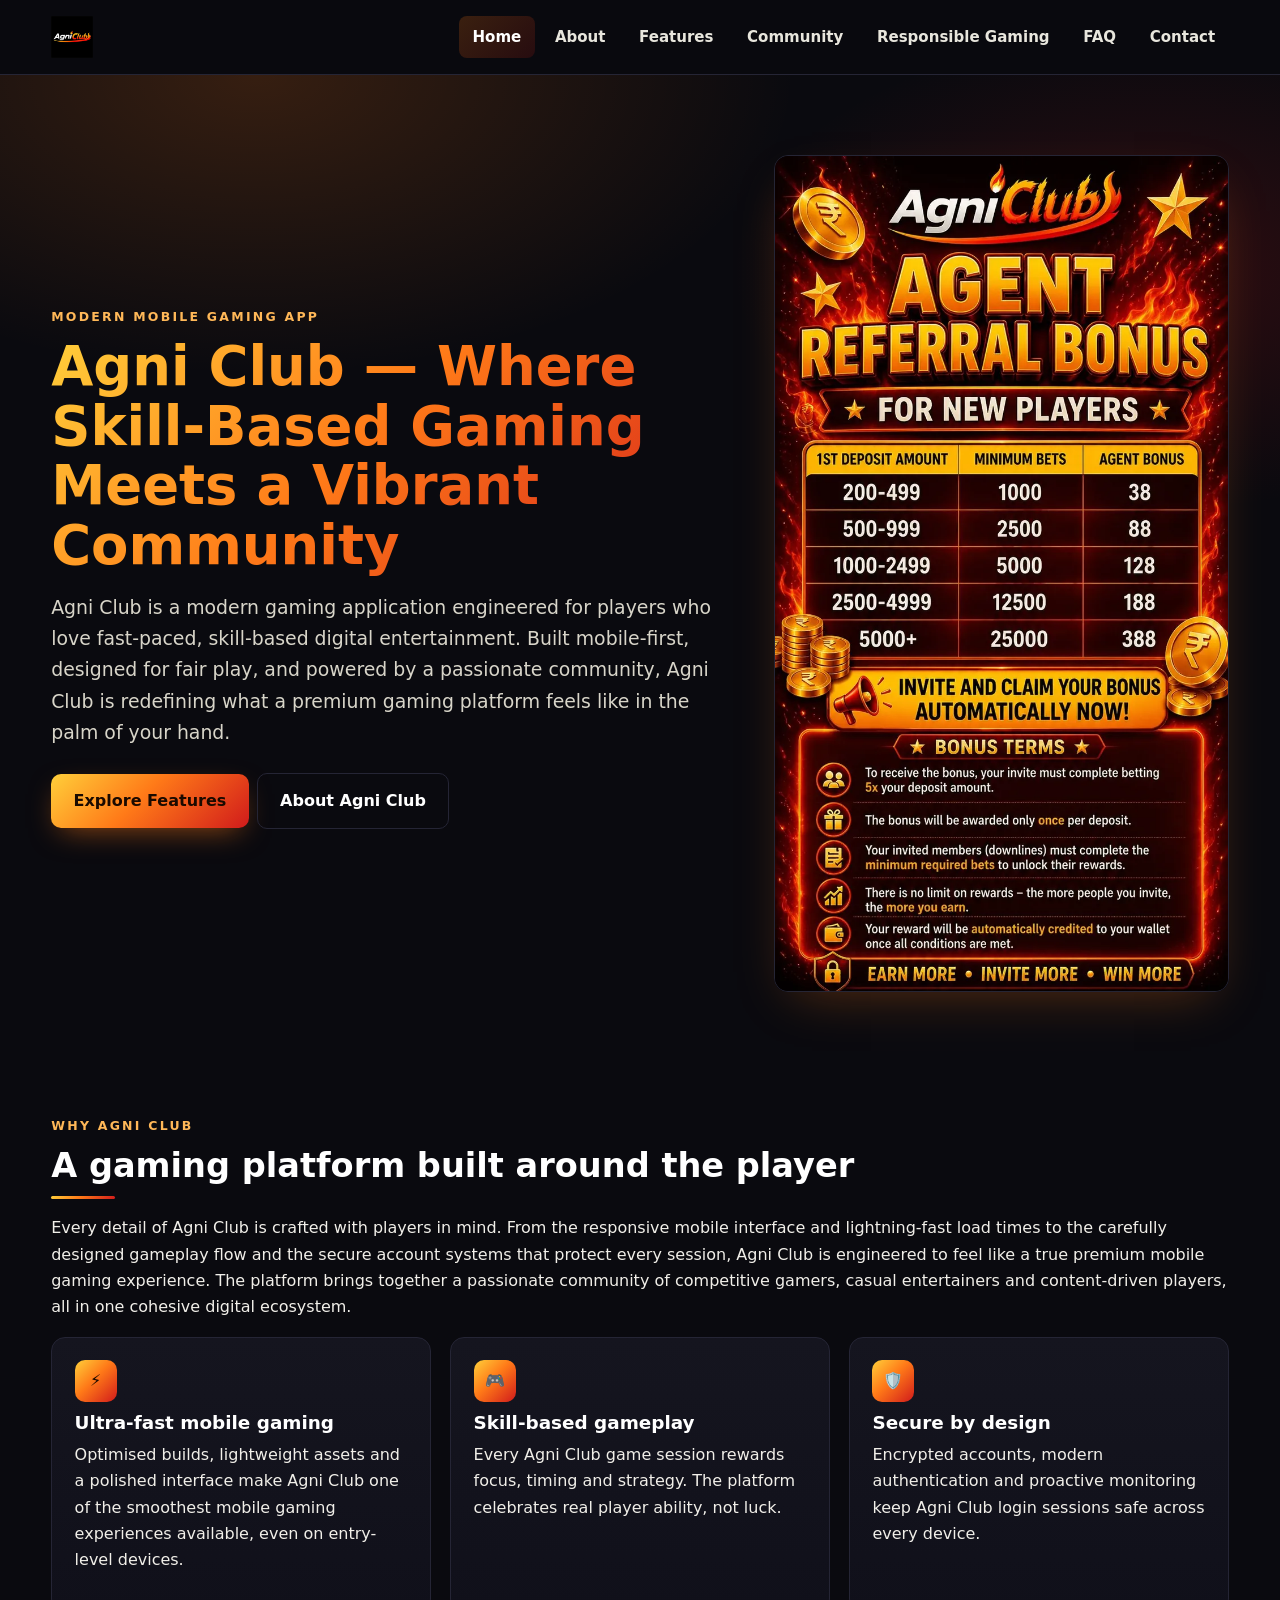
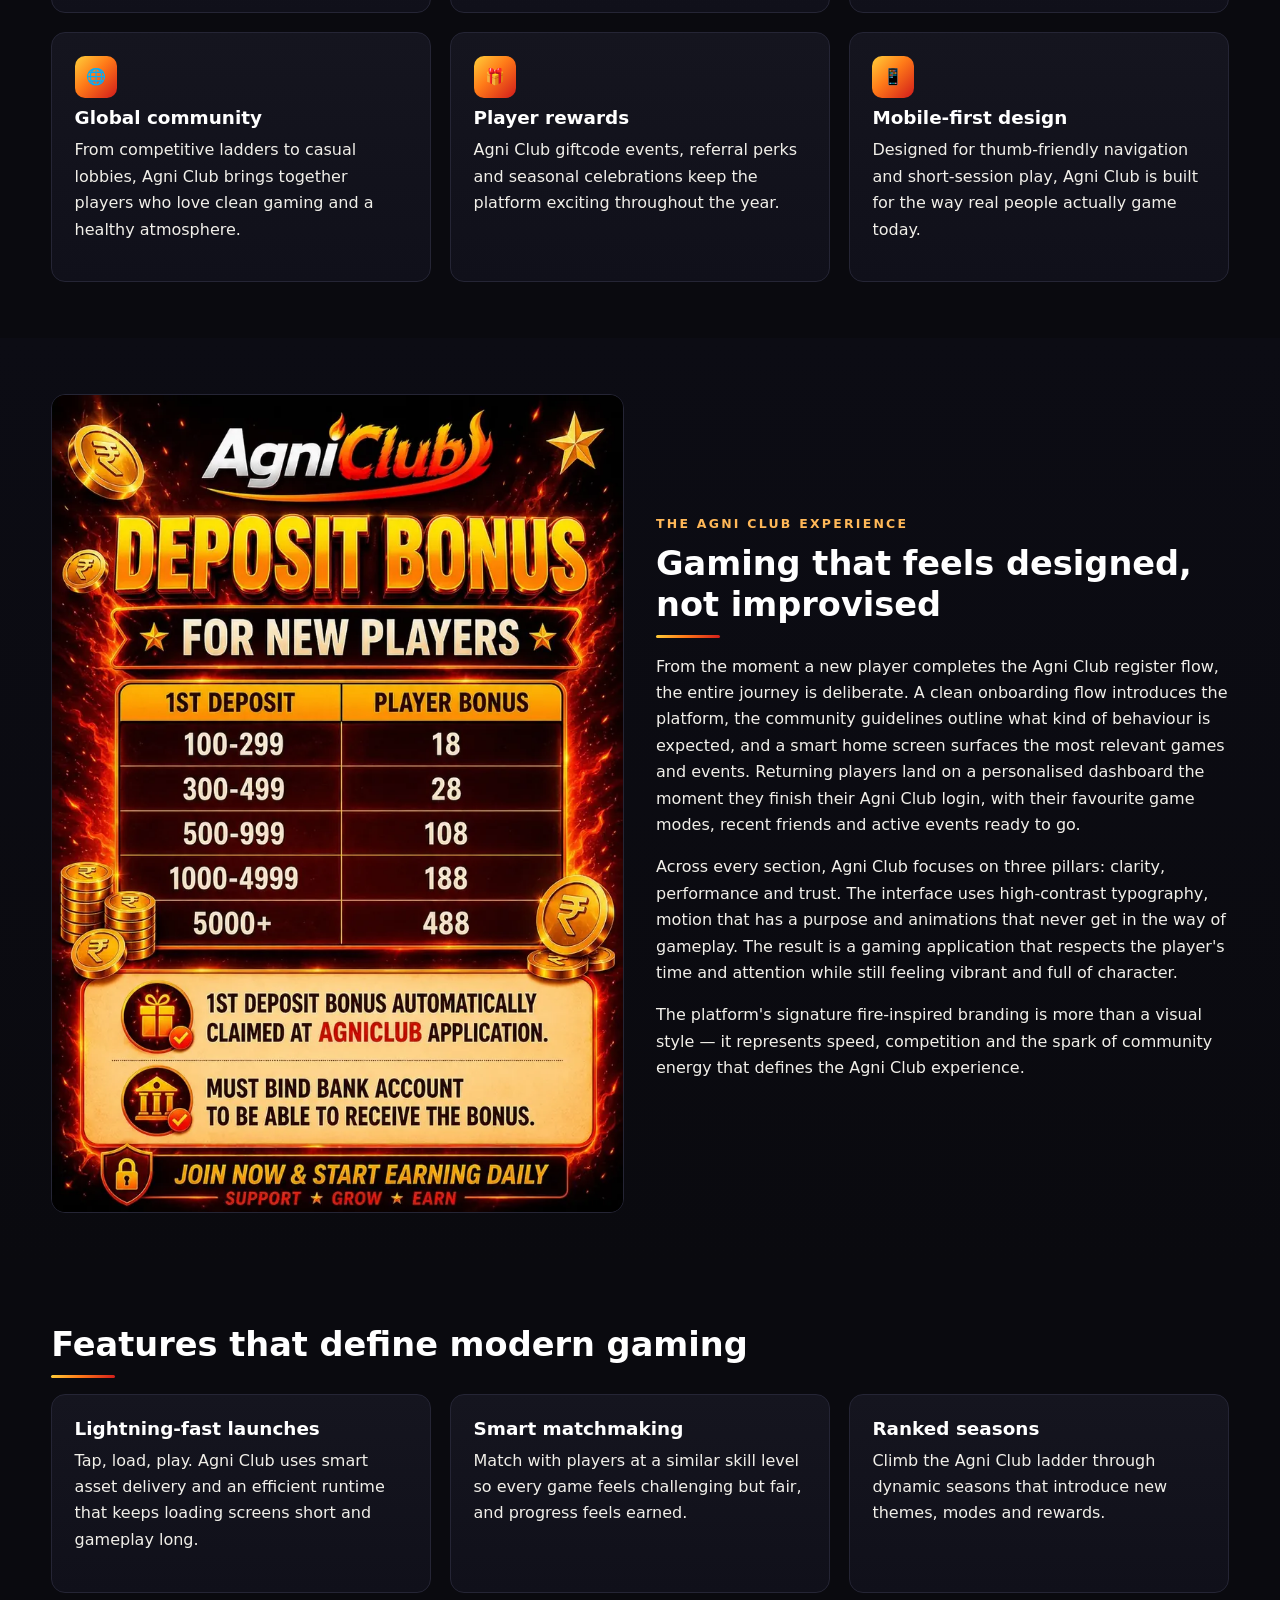
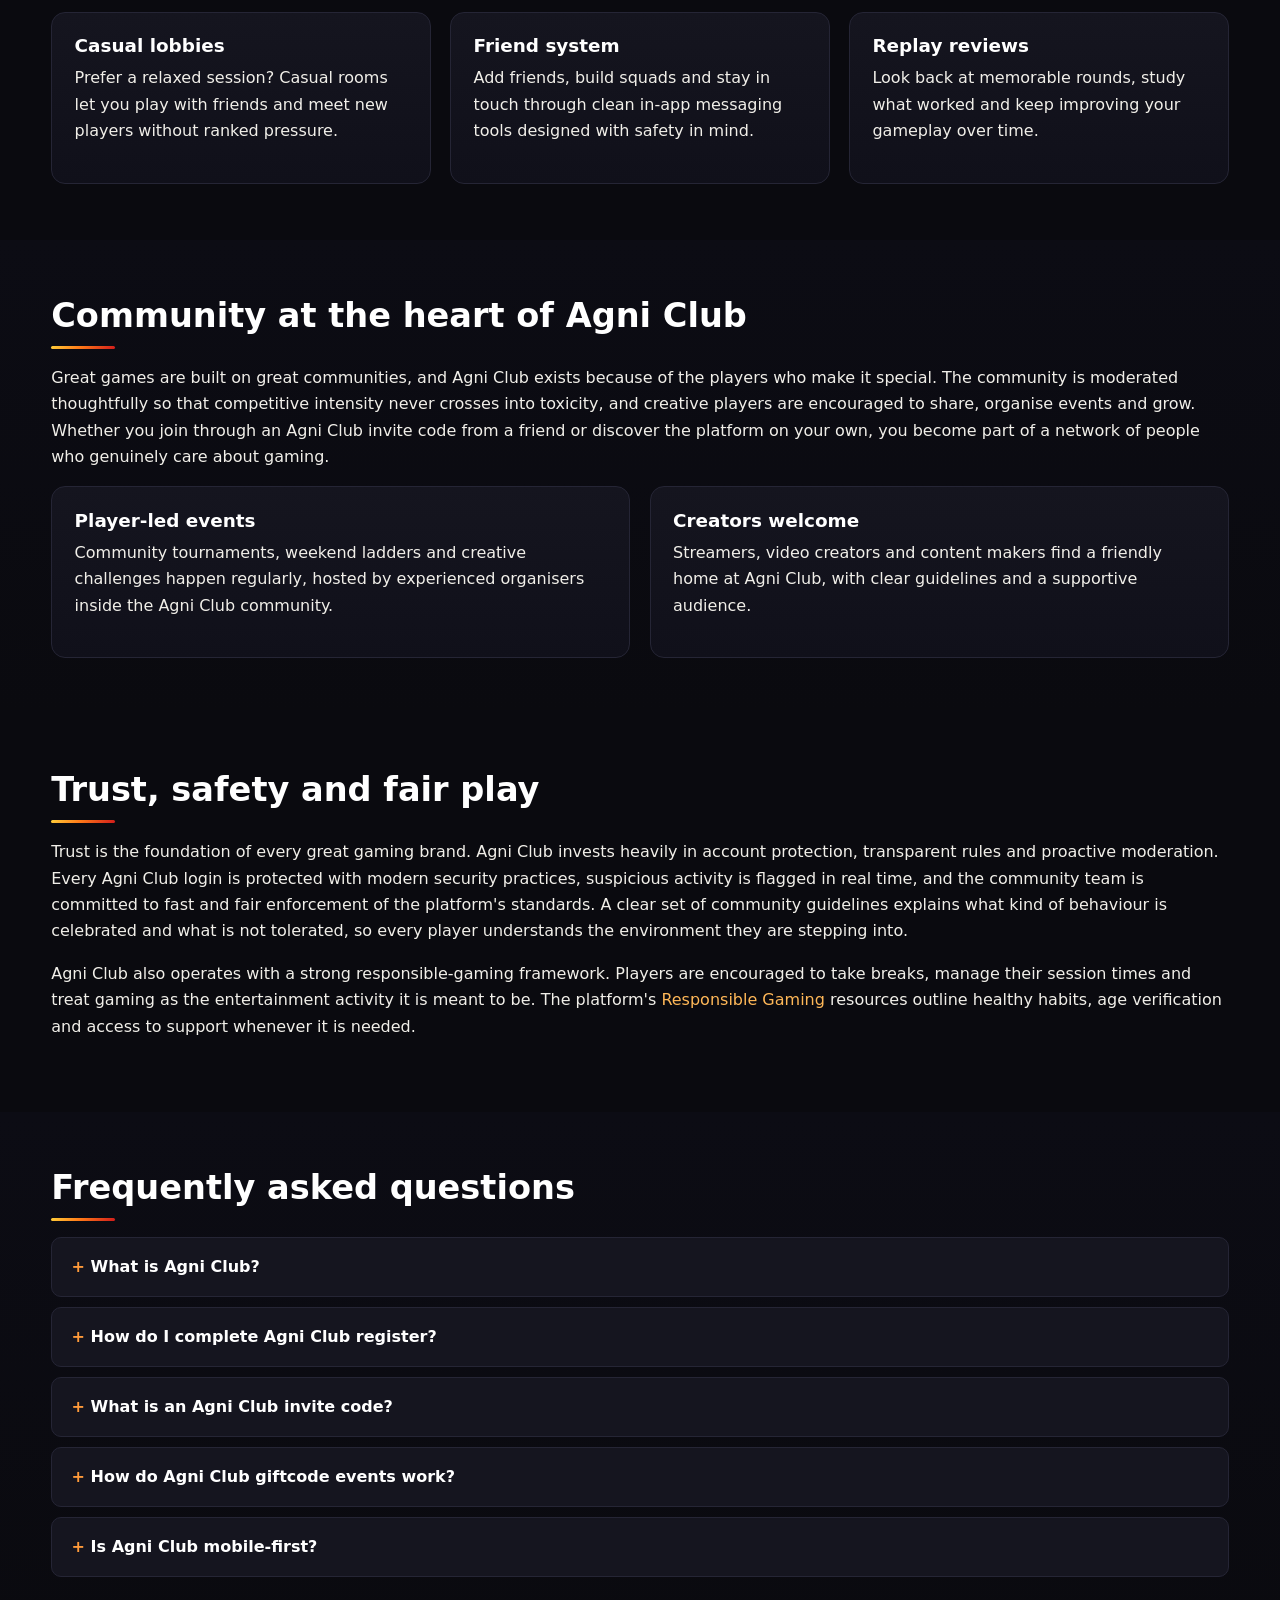
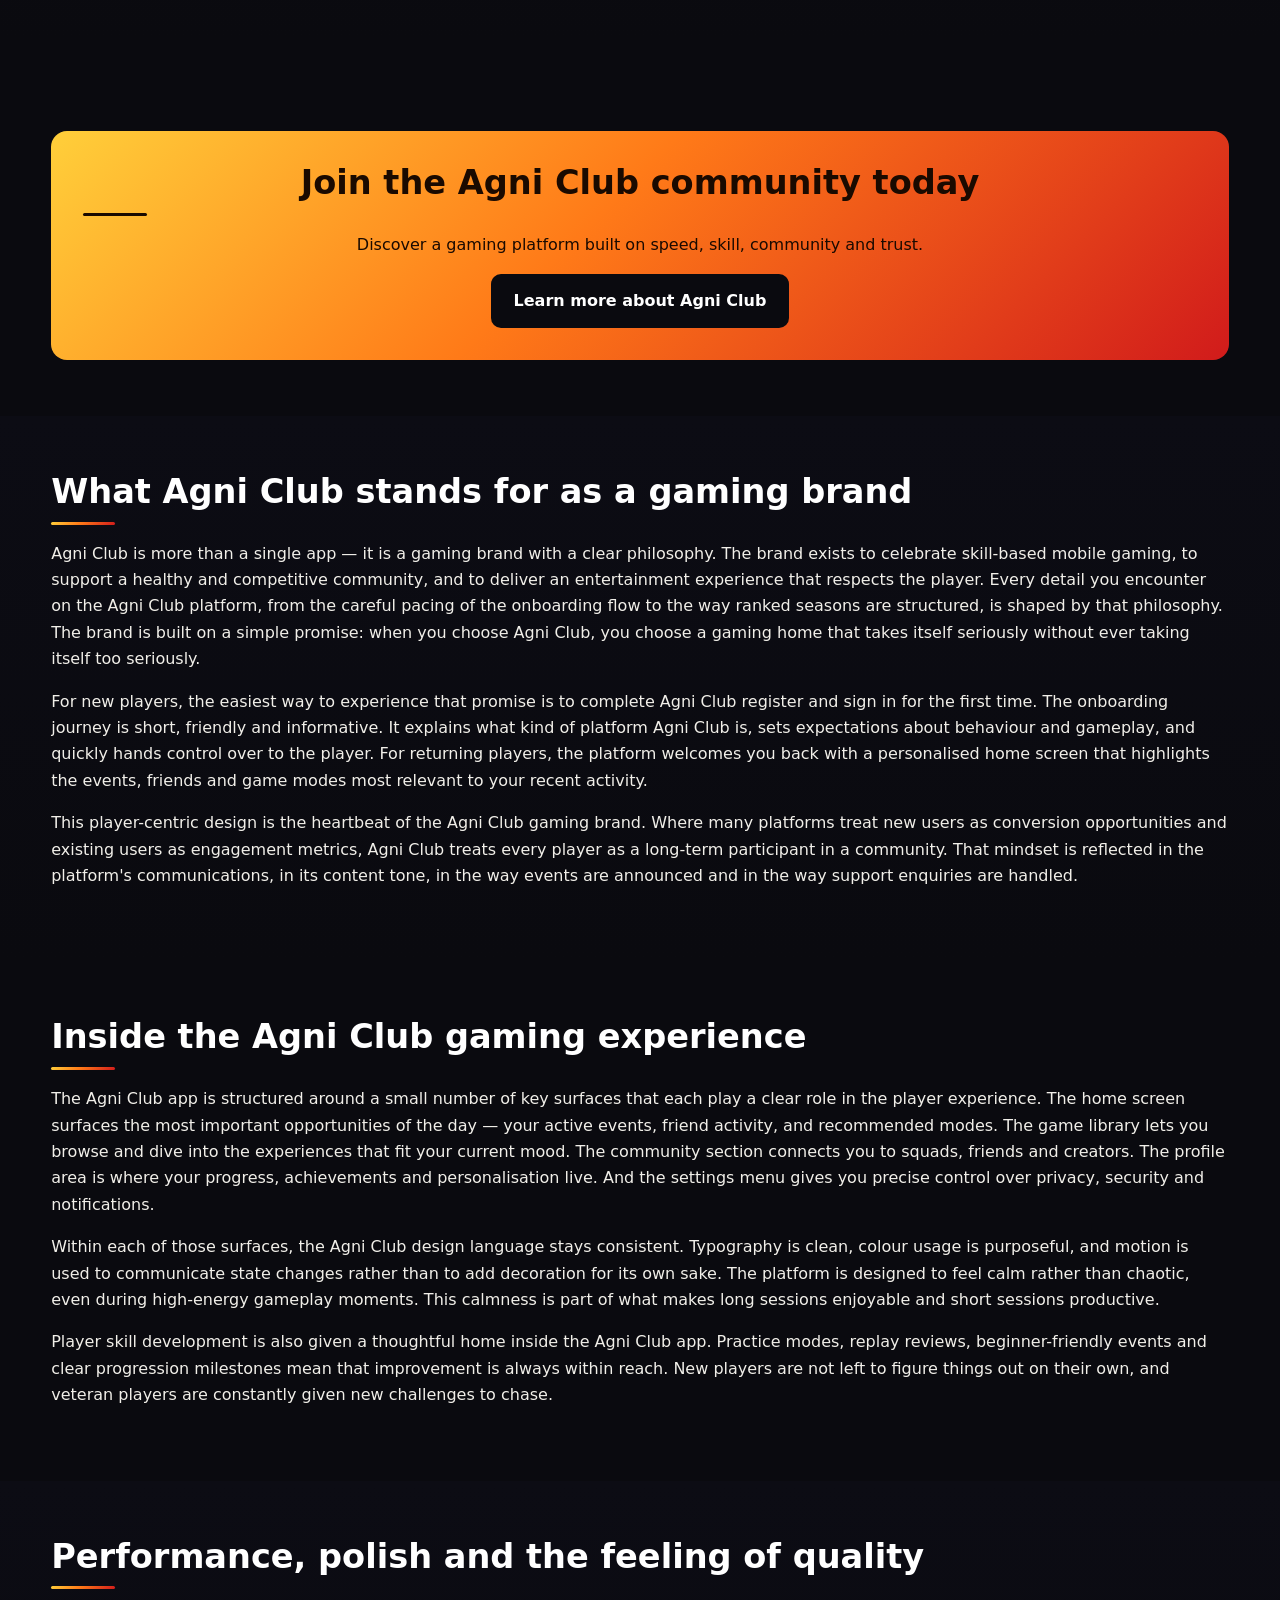
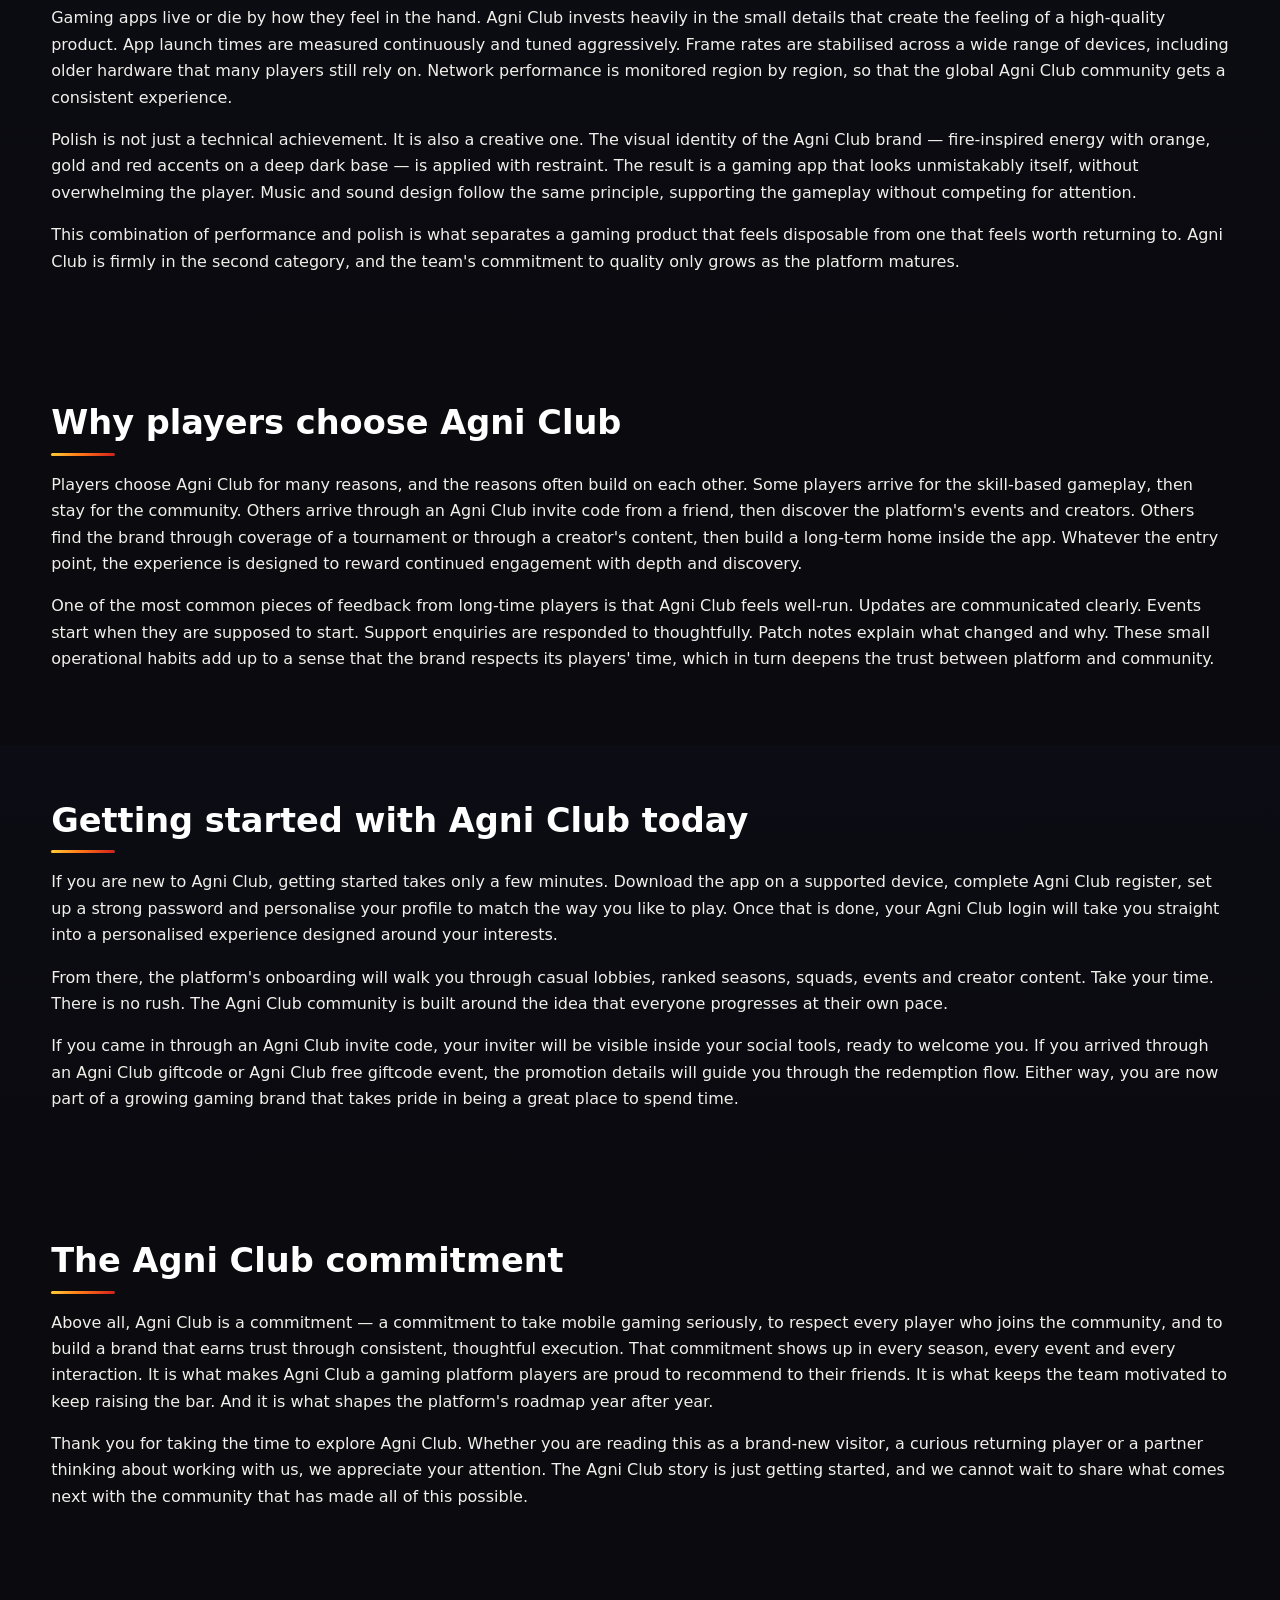
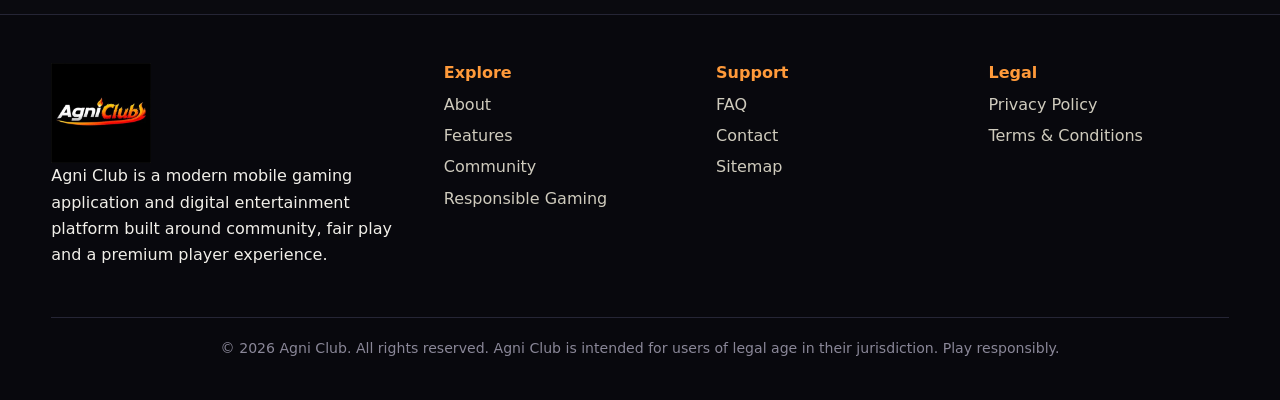
==== index.html @ f7c38370 "Add files via upload" ====
<!DOCTYPE html>
<html lang="en">
<head>
<meta charset="utf-8">
<meta name="viewport" content="width=device-width,initial-scale=1">
<title>Agni Club | Premium Mobile Gaming App & Skill-Based Gaming Platform</title>
<meta name="description" content="Agni Club is a modern mobile gaming app delivering fast-paced, skill-based digital entertainment with a vibrant community, secure platform and fair play.">
<meta name="robots" content="index,follow,max-image-preview:large">
<meta name="author" content="Agni Club">
<meta name="theme-color" content="#0b0b10">
<link rel="canonical" href="https://agniclublogin.app/">
<link rel="icon" type="image/svg+xml" href="/assets/favicon.svg">
<link rel="apple-touch-icon" href="/assets/logo.webp">
<meta property="og:type" content="website">
<meta property="og:site_name" content="Agni Club">
<meta property="og:title" content="Agni Club | Premium Mobile Gaming App & Skill-Based Gaming Platform">
<meta property="og:description" content="Agni Club is a modern mobile gaming app delivering fast-paced, skill-based digital entertainment with a vibrant community, secure platform and fair play.">
<meta property="og:url" content="https://agniclublogin.app/">
<meta property="og:image" content="https://agniclublogin.app/assets/logo.webp">
<meta name="twitter:card" content="summary_large_image">
<meta name="twitter:title" content="Agni Club | Premium Mobile Gaming App & Skill-Based Gaming Platform">
<meta name="twitter:description" content="Agni Club is a modern mobile gaming app delivering fast-paced, skill-based digital entertainment with a vibrant community, secure platform and fair play.">
<meta name="twitter:image" content="https://agniclublogin.app/assets/logo.webp">
<link rel="preload" href="/css/style.css" as="style">
<link rel="stylesheet" href="/css/style.css">
<script type="application/ld+json">{"@context":"https://schema.org","@type":"Organization","name":"Agni Club","url":"https://agniclublogin.app","logo":"https://agniclublogin.app/assets/logo.webp","sameAs":[],"description":"Agni Club is a modern mobile gaming application and digital entertainment platform."}</script>
<script type="application/ld+json">{"@context":"https://schema.org","@type":"WebSite","name":"Agni Club","url":"https://agniclublogin.app"}</script>
</head>
<body>
<a class="skip" href="#main">Skip to main content</a>
<header class="site-header" role="banner">
  <div class="container nav-wrap">
    <a class="brand" href="/" aria-label="Agni Club home">
      <img src="/assets/logo.webp" alt="Agni Club gaming app logo" width="120" height="60" decoding="async">
    </a>
    <button class="nav-toggle" aria-label="Open menu" aria-expanded="false" id="navBtn">☰</button>
    <nav class="primary-nav" id="primaryNav" aria-label="Primary">
      <ul>
<li><a href="/index.html" aria-current="page">Home</a></li><li><a href="/about.html">About</a></li><li><a href="/features.html">Features</a></li><li><a href="/community.html">Community</a></li><li><a href="/responsible-gaming.html">Responsible Gaming</a></li><li><a href="/faq.html">FAQ</a></li><li><a href="/contact.html">Contact</a></li>
      </ul>
    </nav>
  </div>
</header>
<main id="main">

<section class="hero">
  <div class="container hero-grid">
    <div>
      <span class="eyebrow">Modern mobile gaming app</span>
      <h1>Agni Club — Where Skill-Based Gaming Meets a Vibrant Community</h1>
      <p class="lead">Agni Club is a modern gaming application engineered for players who love fast-paced, skill-based digital entertainment. Built mobile-first, designed for fair play, and powered by a passionate community, Agni Club is redefining what a premium gaming platform feels like in the palm of your hand.</p>
      <p><a class="btn btn-primary" href="/features.html">Explore Features</a><a class="btn btn-ghost" href="/about.html">About Agni Club</a></p>
    </div>
    <div class="hero-art"><img src="/assets/referral-super-bonus.webp" alt="Agni Club agent referral bonus chart showing player tiers" width="800" height="1422" loading="eager" fetchpriority="high"></div>
  </div>
</section>

<section>
  <div class="container">
    <span class="eyebrow">Why Agni Club</span>
    <h2>A gaming platform built around the player</h2>
    <p>Every detail of Agni Club is crafted with players in mind. From the responsive mobile interface and lightning-fast load times to the carefully designed gameplay flow and the secure account systems that protect every session, Agni Club is engineered to feel like a true premium mobile gaming experience. The platform brings together a passionate community of competitive gamers, casual entertainers and content-driven players, all in one cohesive digital ecosystem.</p>
    <div class="grid cols-3">
      <article class="card"><div class="ico">⚡</div><h3>Ultra-fast mobile gaming</h3><p>Optimised builds, lightweight assets and a polished interface make Agni Club one of the smoothest mobile gaming experiences available, even on entry-level devices.</p></article>
      <article class="card"><div class="ico">🎮</div><h3>Skill-based gameplay</h3><p>Every Agni Club game session rewards focus, timing and strategy. The platform celebrates real player ability, not luck.</p></article>
      <article class="card"><div class="ico">🛡️</div><h3>Secure by design</h3><p>Encrypted accounts, modern authentication and proactive monitoring keep Agni Club login sessions safe across every device.</p></article>
      <article class="card"><div class="ico">🌐</div><h3>Global community</h3><p>From competitive ladders to casual lobbies, Agni Club brings together players who love clean gaming and a healthy atmosphere.</p></article>
      <article class="card"><div class="ico">🎁</div><h3>Player rewards</h3><p>Agni Club giftcode events, referral perks and seasonal celebrations keep the platform exciting throughout the year.</p></article>
      <article class="card"><div class="ico">📱</div><h3>Mobile-first design</h3><p>Designed for thumb-friendly navigation and short-session play, Agni Club is built for the way real people actually game today.</p></article>
    </div>
  </div>
</section>

<section class="section-alt">
  <div class="container split">
    <img src="/assets/deposit-bonus.webp" alt="Agni Club new player deposit bonus details" loading="lazy" width="800" height="1142">
    <div>
      <span class="eyebrow">The Agni Club experience</span>
      <h2>Gaming that feels designed, not improvised</h2>
      <p>From the moment a new player completes the Agni Club register flow, the entire journey is deliberate. A clean onboarding flow introduces the platform, the community guidelines outline what kind of behaviour is expected, and a smart home screen surfaces the most relevant games and events. Returning players land on a personalised dashboard the moment they finish their Agni Club login, with their favourite game modes, recent friends and active events ready to go.</p>
      <p>Across every section, Agni Club focuses on three pillars: clarity, performance and trust. The interface uses high-contrast typography, motion that has a purpose and animations that never get in the way of gameplay. The result is a gaming application that respects the player's time and attention while still feeling vibrant and full of character.</p>
      <p>The platform's signature fire-inspired branding is more than a visual style — it represents speed, competition and the spark of community energy that defines the Agni Club experience.</p>
    </div>
  </div>
</section>

<section>
  <div class="container">
    <h2>Features that define modern gaming</h2>
    <div class="grid cols-3">
      <article class="card"><h3>Lightning-fast launches</h3><p>Tap, load, play. Agni Club uses smart asset delivery and an efficient runtime that keeps loading screens short and gameplay long.</p></article>
      <article class="card"><h3>Smart matchmaking</h3><p>Match with players at a similar skill level so every game feels challenging but fair, and progress feels earned.</p></article>
      <article class="card"><h3>Ranked seasons</h3><p>Climb the Agni Club ladder through dynamic seasons that introduce new themes, modes and rewards.</p></article>
      <article class="card"><h3>Casual lobbies</h3><p>Prefer a relaxed session? Casual rooms let you play with friends and meet new players without ranked pressure.</p></article>
      <article class="card"><h3>Friend system</h3><p>Add friends, build squads and stay in touch through clean in-app messaging tools designed with safety in mind.</p></article>
      <article class="card"><h3>Replay reviews</h3><p>Look back at memorable rounds, study what worked and keep improving your gameplay over time.</p></article>
    </div>
  </div>
</section>

<section class="section-alt">
  <div class="container">
    <h2>Community at the heart of Agni Club</h2>
    <p>Great games are built on great communities, and Agni Club exists because of the players who make it special. The community is moderated thoughtfully so that competitive intensity never crosses into toxicity, and creative players are encouraged to share, organise events and grow. Whether you join through an Agni Club invite code from a friend or discover the platform on your own, you become part of a network of people who genuinely care about gaming.</p>
    <div class="grid cols-2">
      <div class="card"><h3>Player-led events</h3><p>Community tournaments, weekend ladders and creative challenges happen regularly, hosted by experienced organisers inside the Agni Club community.</p></div>
      <div class="card"><h3>Creators welcome</h3><p>Streamers, video creators and content makers find a friendly home at Agni Club, with clear guidelines and a supportive audience.</p></div>
    </div>
  </div>
</section>

<section>
  <div class="container">
    <h2>Trust, safety and fair play</h2>
    <p>Trust is the foundation of every great gaming brand. Agni Club invests heavily in account protection, transparent rules and proactive moderation. Every Agni Club login is protected with modern security practices, suspicious activity is flagged in real time, and the community team is committed to fast and fair enforcement of the platform's standards. A clear set of community guidelines explains what kind of behaviour is celebrated and what is not tolerated, so every player understands the environment they are stepping into.</p>
    <p>Agni Club also operates with a strong responsible-gaming framework. Players are encouraged to take breaks, manage their session times and treat gaming as the entertainment activity it is meant to be. The platform's <a href="/responsible-gaming.html">Responsible Gaming</a> resources outline healthy habits, age verification and access to support whenever it is needed.</p>
  </div>
</section>

<section class="section-alt faq">
  <div class="container">
    <h2>Frequently asked questions</h2>
    <details><summary>What is Agni Club?</summary><p>Agni Club is a modern mobile gaming application and digital entertainment platform focused on skill-based gameplay, community engagement and a premium player experience.</p></details>
    <details><summary>How do I complete Agni Club register?</summary><p>Open the Agni Club app, choose Create Account, follow the on-screen steps, verify your details and set up a strong password. Once you finish Agni Club register, you can sign in with Agni Club login on any supported device.</p></details>
    <details><summary>What is an Agni Club invite code?</summary><p>An Agni Club invite code is a short code shared by an existing player. Entering a valid code during sign up links your account to a friend or community and may unlock seasonal perks.</p></details>
    <details><summary>How do Agni Club giftcode events work?</summary><p>Agni Club free giftcode events are run during festivals, anniversaries and seasonal celebrations. Codes are announced through official Agni Club channels and applied directly within the app.</p></details>
    <details><summary>Is Agni Club mobile-first?</summary><p>Yes. Agni Club is built as a mobile-first gaming app, optimised for fast load times, smooth performance and intuitive touch controls.</p></details>
  </div>
</section>

<section>
  <div class="container">
    <div class="cta">
      <h2>Join the Agni Club community today</h2>
      <p>Discover a gaming platform built on speed, skill, community and trust.</p>
      <a class="btn btn-primary" href="/about.html">Learn more about Agni Club</a>
    </div>
  </div>
</section>

<section class="section-alt">
  <div class="container">
    <h2>What Agni Club stands for as a gaming brand</h2>
    <p>Agni Club is more than a single app — it is a gaming brand with a clear philosophy. The brand exists to celebrate skill-based mobile gaming, to support a healthy and competitive community, and to deliver an entertainment experience that respects the player. Every detail you encounter on the Agni Club platform, from the careful pacing of the onboarding flow to the way ranked seasons are structured, is shaped by that philosophy. The brand is built on a simple promise: when you choose Agni Club, you choose a gaming home that takes itself seriously without ever taking itself too seriously.</p>
    <p>For new players, the easiest way to experience that promise is to complete Agni Club register and sign in for the first time. The onboarding journey is short, friendly and informative. It explains what kind of platform Agni Club is, sets expectations about behaviour and gameplay, and quickly hands control over to the player. For returning players, the platform welcomes you back with a personalised home screen that highlights the events, friends and game modes most relevant to your recent activity.</p>
    <p>This player-centric design is the heartbeat of the Agni Club gaming brand. Where many platforms treat new users as conversion opportunities and existing users as engagement metrics, Agni Club treats every player as a long-term participant in a community. That mindset is reflected in the platform's communications, in its content tone, in the way events are announced and in the way support enquiries are handled.</p>
  </div>
</section>

<section>
  <div class="container">
    <h2>Inside the Agni Club gaming experience</h2>
    <p>The Agni Club app is structured around a small number of key surfaces that each play a clear role in the player experience. The home screen surfaces the most important opportunities of the day — your active events, friend activity, and recommended modes. The game library lets you browse and dive into the experiences that fit your current mood. The community section connects you to squads, friends and creators. The profile area is where your progress, achievements and personalisation live. And the settings menu gives you precise control over privacy, security and notifications.</p>
    <p>Within each of those surfaces, the Agni Club design language stays consistent. Typography is clean, colour usage is purposeful, and motion is used to communicate state changes rather than to add decoration for its own sake. The platform is designed to feel calm rather than chaotic, even during high-energy gameplay moments. This calmness is part of what makes long sessions enjoyable and short sessions productive.</p>
    <p>Player skill development is also given a thoughtful home inside the Agni Club app. Practice modes, replay reviews, beginner-friendly events and clear progression milestones mean that improvement is always within reach. New players are not left to figure things out on their own, and veteran players are constantly given new challenges to chase.</p>
  </div>
</section>

<section class="section-alt">
  <div class="container">
    <h2>Performance, polish and the feeling of quality</h2>
    <p>Gaming apps live or die by how they feel in the hand. Agni Club invests heavily in the small details that create the feeling of a high-quality product. App launch times are measured continuously and tuned aggressively. Frame rates are stabilised across a wide range of devices, including older hardware that many players still rely on. Network performance is monitored region by region, so that the global Agni Club community gets a consistent experience.</p>
    <p>Polish is not just a technical achievement. It is also a creative one. The visual identity of the Agni Club brand — fire-inspired energy with orange, gold and red accents on a deep dark base — is applied with restraint. The result is a gaming app that looks unmistakably itself, without overwhelming the player. Music and sound design follow the same principle, supporting the gameplay without competing for attention.</p>
    <p>This combination of performance and polish is what separates a gaming product that feels disposable from one that feels worth returning to. Agni Club is firmly in the second category, and the team's commitment to quality only grows as the platform matures.</p>
  </div>
</section>

<section>
  <div class="container">
    <h2>Why players choose Agni Club</h2>
    <p>Players choose Agni Club for many reasons, and the reasons often build on each other. Some players arrive for the skill-based gameplay, then stay for the community. Others arrive through an Agni Club invite code from a friend, then discover the platform's events and creators. Others find the brand through coverage of a tournament or through a creator's content, then build a long-term home inside the app. Whatever the entry point, the experience is designed to reward continued engagement with depth and discovery.</p>
    <p>One of the most common pieces of feedback from long-time players is that Agni Club feels well-run. Updates are communicated clearly. Events start when they are supposed to start. Support enquiries are responded to thoughtfully. Patch notes explain what changed and why. These small operational habits add up to a sense that the brand respects its players' time, which in turn deepens the trust between platform and community.</p>
  </div>
</section>

<section class="section-alt">
  <div class="container">
    <h2>Getting started with Agni Club today</h2>
    <p>If you are new to Agni Club, getting started takes only a few minutes. Download the app on a supported device, complete Agni Club register, set up a strong password and personalise your profile to match the way you like to play. Once that is done, your Agni Club login will take you straight into a personalised experience designed around your interests.</p>
    <p>From there, the platform's onboarding will walk you through casual lobbies, ranked seasons, squads, events and creator content. Take your time. There is no rush. The Agni Club community is built around the idea that everyone progresses at their own pace.</p>
    <p>If you came in through an Agni Club invite code, your inviter will be visible inside your social tools, ready to welcome you. If you arrived through an Agni Club giftcode or Agni Club free giftcode event, the promotion details will guide you through the redemption flow. Either way, you are now part of a growing gaming brand that takes pride in being a great place to spend time.</p>
  </div>
</section>

<section>
  <div class="container">
    <h2>The Agni Club commitment</h2>
    <p>Above all, Agni Club is a commitment — a commitment to take mobile gaming seriously, to respect every player who joins the community, and to build a brand that earns trust through consistent, thoughtful execution. That commitment shows up in every season, every event and every interaction. It is what makes Agni Club a gaming platform players are proud to recommend to their friends. It is what keeps the team motivated to keep raising the bar. And it is what shapes the platform's roadmap year after year.</p>
    <p>Thank you for taking the time to explore Agni Club. Whether you are reading this as a brand-new visitor, a curious returning player or a partner thinking about working with us, we appreciate your attention. The Agni Club story is just getting started, and we cannot wait to share what comes next with the community that has made all of this possible.</p>
  </div>
</section>

</main>
<footer class="site-footer" role="contentinfo">
  <div class="container foot-grid">
    <div>
      <img src="/assets/logo.webp" alt="Agni Club" width="100" height="50" loading="lazy">
      <p>Agni Club is a modern mobile gaming application and digital entertainment platform built around community, fair play and a premium player experience.</p>
    </div>
    <div>
      <h2>Explore</h2>
      <ul>
        <li><a href="/about.html">About</a></li>
        <li><a href="/features.html">Features</a></li>
        <li><a href="/community.html">Community</a></li>
        <li><a href="/responsible-gaming.html">Responsible Gaming</a></li>
      </ul>
    </div>
    <div>
      <h2>Support</h2>
      <ul>
        <li><a href="/faq.html">FAQ</a></li>
        <li><a href="/contact.html">Contact</a></li>
        <li><a href="/sitemap.html">Sitemap</a></li>
      </ul>
    </div>
    <div>
      <h2>Legal</h2>
      <ul>
        <li><a href="/privacy-policy.html">Privacy Policy</a></li>
        <li><a href="/terms-conditions.html">Terms &amp; Conditions</a></li>
      </ul>
    </div>
  </div>
  <div class="container foot-bottom">
    <p>© <span id="yr"></span> Agni Club. All rights reserved. Agni Club is intended for users of legal age in their jurisdiction. Play responsibly.</p>
  </div>
</footer>
<script src="/js/main.js" defer></script>
</body>
</html>
---- css/style.css ----
*,*::before,*::after{box-sizing:border-box}
:root{
  --bg:#0a0a0f;--bg-2:#12121a;--card:#15151f;--line:#252535;
  --text:#f1efe9;--muted:#a7a4b3;
  --fire-1:#ffcf3a;--fire-2:#ff7a18;--fire-3:#d11b1b;
  --grad:linear-gradient(135deg,#ffcf3a 0%,#ff7a18 45%,#d11b1b 100%);
  --grad-soft:linear-gradient(180deg,rgba(255,122,24,.12),rgba(209,27,27,0));
  --shadow:0 18px 50px -20px rgba(255,122,24,.35);
  --radius:14px;
}
html{scroll-behavior:smooth}
body{margin:0;font-family:system-ui,-apple-system,Segoe UI,Roboto,Helvetica,Arial,sans-serif;background:var(--bg);color:var(--text);line-height:1.65;-webkit-font-smoothing:antialiased}
img{max-width:100%;height:auto;display:block}
a{color:#ffb858;text-decoration:none}
a:hover,a:focus{color:#ffd28a;text-decoration:underline}
.container{width:min(1180px,92%);margin-inline:auto}
.skip{position:absolute;left:-9999px;top:0;background:#000;color:#fff;padding:.5rem 1rem;z-index:99}
.skip:focus{left:8px;top:8px}

/* Header */
.site-header{position:sticky;top:0;z-index:50;background:rgba(10,10,15,.85);backdrop-filter:blur(10px);border-bottom:1px solid var(--line)}
.nav-wrap{display:flex;align-items:center;justify-content:space-between;padding:.7rem 0;gap:1rem}
.brand img{height:42px;width:auto}
.primary-nav ul{display:flex;gap:.4rem;list-style:none;margin:0;padding:0;flex-wrap:wrap}
.primary-nav a{display:inline-block;padding:.55rem .85rem;border-radius:8px;color:#e8e6dd;font-weight:600;font-size:.94rem}
.primary-nav a:hover,.primary-nav a[aria-current="page"]{background:linear-gradient(135deg,rgba(255,122,24,.2),rgba(209,27,27,.15));color:#fff;text-decoration:none}
.nav-toggle{display:none;background:transparent;color:#fff;border:1px solid var(--line);font-size:1.4rem;padding:.25rem .6rem;border-radius:8px;cursor:pointer}
@media (max-width:820px){
  .nav-toggle{display:inline-block}
  .primary-nav{display:none;flex-basis:100%}
  .primary-nav.open{display:block}
  .primary-nav ul{flex-direction:column;gap:.2rem;padding:.5rem 0}
}

/* Hero */
.hero{position:relative;overflow:hidden;padding:5rem 0 4rem;background:radial-gradient(900px 500px at 20% 0%,rgba(255,122,24,.18),transparent 60%),radial-gradient(700px 400px at 90% 20%,rgba(209,27,27,.18),transparent 60%),var(--bg)}
.hero h1{font-size:clamp(2rem,5vw,3.4rem);line-height:1.1;margin:0 0 1rem;background:var(--grad);-webkit-background-clip:text;background-clip:text;color:transparent}
.hero p.lead{font-size:1.18rem;color:#d8d5c9;max-width:62ch;margin:0 0 1.6rem}
.hero-grid{display:grid;grid-template-columns:1.2fr .8fr;gap:2.5rem;align-items:center}
@media (max-width:900px){.hero-grid{grid-template-columns:1fr}}
.hero-art{border-radius:var(--radius);overflow:hidden;box-shadow:var(--shadow);border:1px solid var(--line)}

.btn{display:inline-block;font-weight:700;padding:.85rem 1.4rem;border-radius:10px;transition:transform .15s ease, box-shadow .2s ease}
.btn-primary{background:var(--grad);color:#1a0a00;box-shadow:0 10px 30px -10px rgba(255,122,24,.6)}
.btn-primary:hover{transform:translateY(-2px);text-decoration:none;color:#1a0a00}
.btn-ghost{border:1px solid var(--line);color:#fff;margin-left:.5rem}
.btn-ghost:hover{border-color:#ff7a18;text-decoration:none}

section{padding:3.5rem 0}
h1,h2,h3,h4{font-family:inherit;line-height:1.2;color:#fff}
h2{font-size:clamp(1.6rem,3vw,2.1rem);margin:0 0 1rem;position:relative}
h2::after{content:"";display:block;width:64px;height:3px;margin-top:.6rem;background:var(--grad);border-radius:3px}
h3{font-size:1.15rem;margin:1.5rem 0 .5rem}
p{margin:0 0 1rem}
ul,ol{margin:0 0 1rem;padding-left:1.2rem}
li{margin:.3rem 0}

.eyebrow{display:inline-block;font-size:.78rem;letter-spacing:.18em;text-transform:uppercase;color:#ffb858;font-weight:700;margin-bottom:.6rem}

.grid{display:grid;gap:1.2rem}
.grid.cols-3{grid-template-columns:repeat(3,1fr)}
.grid.cols-2{grid-template-columns:repeat(2,1fr)}
.grid.cols-4{grid-template-columns:repeat(4,1fr)}
@media (max-width:900px){.grid.cols-3,.grid.cols-4{grid-template-columns:1fr 1fr}}
@media (max-width:560px){.grid.cols-3,.grid.cols-2,.grid.cols-4{grid-template-columns:1fr}}

.card{background:linear-gradient(180deg,var(--card),#10101a);border:1px solid var(--line);border-radius:var(--radius);padding:1.4rem;transition:border-color .2s, transform .2s}
.card:hover{border-color:#ff7a18;transform:translateY(-3px)}
.card h3{margin-top:0;color:#fff}
.card .ico{width:42px;height:42px;border-radius:10px;background:var(--grad);display:grid;place-items:center;font-weight:800;color:#1a0a00;margin-bottom:.6rem}

.section-alt{background:linear-gradient(180deg,#0c0c14,#0a0a0f)}
.split{display:grid;grid-template-columns:1fr 1fr;gap:2rem;align-items:center}
@media (max-width:900px){.split{grid-template-columns:1fr}}
.split img{border-radius:var(--radius);border:1px solid var(--line)}

.callout{background:var(--grad-soft);border:1px solid #3a2310;border-radius:var(--radius);padding:1.4rem}

.faq details{background:var(--card);border:1px solid var(--line);border-radius:10px;padding:1rem 1.2rem;margin-bottom:.6rem}
.faq summary{cursor:pointer;font-weight:700;color:#fff;list-style:none}
.faq summary::-webkit-details-marker{display:none}
.faq summary::before{content:"+";display:inline-block;width:1.2em;color:#ff9a3a;font-weight:800}
.faq details[open] summary::before{content:"–"}

.cta{background:var(--grad);color:#1a0a00;border-radius:16px;padding:2rem;text-align:center;margin-top:2rem}
.cta h2{color:#1a0a00}
.cta h2::after{background:#1a0a00}
.cta .btn-primary{background:#0a0a0f;color:#fff;box-shadow:none}

/* Footer */
.site-footer{background:#08080d;border-top:1px solid var(--line);padding:3rem 0 1.5rem;margin-top:2rem}
.foot-grid{display:grid;grid-template-columns:1.5fr 1fr 1fr 1fr;gap:2rem}
@media (max-width:820px){.foot-grid{grid-template-columns:1fr 1fr}}
@media (max-width:520px){.foot-grid{grid-template-columns:1fr}}
.site-footer h2{font-size:1rem;color:#ff9a3a;margin:0 0 .6rem}
.site-footer h2::after{display:none}
.site-footer ul{list-style:none;padding:0;margin:0}
.site-footer li{margin:.3rem 0}
.site-footer a{color:#cfcbbd}
.foot-bottom{border-top:1px solid var(--line);margin-top:2rem;padding-top:1.2rem;color:#8a8798;font-size:.88rem;text-align:center}

.kbd{font-family:ui-monospace,Menlo,Consolas,monospace;background:#1d1d28;border:1px solid var(--line);padding:.05rem .4rem;border-radius:5px}
.badge{display:inline-block;padding:.15rem .55rem;border-radius:999px;background:rgba(255,122,24,.15);color:#ffb858;font-size:.78rem;font-weight:700;border:1px solid rgba(255,122,24,.35)}

table{width:100%;border-collapse:collapse;background:var(--card);border:1px solid var(--line);border-radius:var(--radius);overflow:hidden}
th,td{padding:.7rem .9rem;text-align:left;border-bottom:1px solid var(--line)}
th{background:#1a1a25;color:#ff9a3a}
tr:last-child td{border-bottom:none}

.breadcrumbs{font-size:.88rem;color:var(--muted);padding:1rem 0 0}
.breadcrumbs a{color:#cfcbbd}
---- css/style.css ----
*,*::before,*::after{box-sizing:border-box}
:root{
  --bg:#0a0a0f;--bg-2:#12121a;--card:#15151f;--line:#252535;
  --text:#f1efe9;--muted:#a7a4b3;
  --fire-1:#ffcf3a;--fire-2:#ff7a18;--fire-3:#d11b1b;
  --grad:linear-gradient(135deg,#ffcf3a 0%,#ff7a18 45%,#d11b1b 100%);
  --grad-soft:linear-gradient(180deg,rgba(255,122,24,.12),rgba(209,27,27,0));
  --shadow:0 18px 50px -20px rgba(255,122,24,.35);
  --radius:14px;
}
html{scroll-behavior:smooth}
body{margin:0;font-family:system-ui,-apple-system,Segoe UI,Roboto,Helvetica,Arial,sans-serif;background:var(--bg);color:var(--text);line-height:1.65;-webkit-font-smoothing:antialiased}
img{max-width:100%;height:auto;display:block}
a{color:#ffb858;text-decoration:none}
a:hover,a:focus{color:#ffd28a;text-decoration:underline}
.container{width:min(1180px,92%);margin-inline:auto}
.skip{position:absolute;left:-9999px;top:0;background:#000;color:#fff;padding:.5rem 1rem;z-index:99}
.skip:focus{left:8px;top:8px}

/* Header */
.site-header{position:sticky;top:0;z-index:50;background:rgba(10,10,15,.85);backdrop-filter:blur(10px);border-bottom:1px solid var(--line)}
.nav-wrap{display:flex;align-items:center;justify-content:space-between;padding:.7rem 0;gap:1rem}
.brand img{height:42px;width:auto}
.primary-nav ul{display:flex;gap:.4rem;list-style:none;margin:0;padding:0;flex-wrap:wrap}
.primary-nav a{display:inline-block;padding:.55rem .85rem;border-radius:8px;color:#e8e6dd;font-weight:600;font-size:.94rem}
.primary-nav a:hover,.primary-nav a[aria-current="page"]{background:linear-gradient(135deg,rgba(255,122,24,.2),rgba(209,27,27,.15));color:#fff;text-decoration:none}
.nav-toggle{display:none;background:transparent;color:#fff;border:1px solid var(--line);font-size:1.4rem;padding:.25rem .6rem;border-radius:8px;cursor:pointer}
@media (max-width:820px){
  .nav-toggle{display:inline-block}
  .primary-nav{display:none;flex-basis:100%}
  .primary-nav.open{display:block}
  .primary-nav ul{flex-direction:column;gap:.2rem;padding:.5rem 0}
}

/* Hero */
.hero{position:relative;overflow:hidden;padding:5rem 0 4rem;background:radial-gradient(900px 500px at 20% 0%,rgba(255,122,24,.18),transparent 60%),radial-gradient(700px 400px at 90% 20%,rgba(209,27,27,.18),transparent 60%),var(--bg)}
.hero h1{font-size:clamp(2rem,5vw,3.4rem);line-height:1.1;margin:0 0 1rem;background:var(--grad);-webkit-background-clip:text;background-clip:text;color:transparent}
.hero p.lead{font-size:1.18rem;color:#d8d5c9;max-width:62ch;margin:0 0 1.6rem}
.hero-grid{display:grid;grid-template-columns:1.2fr .8fr;gap:2.5rem;align-items:center}
@media (max-width:900px){.hero-grid{grid-template-columns:1fr}}
.hero-art{border-radius:var(--radius);overflow:hidden;box-shadow:var(--shadow);border:1px solid var(--line)}

.btn{display:inline-block;font-weight:700;padding:.85rem 1.4rem;border-radius:10px;transition:transform .15s ease, box-shadow .2s ease}
.btn-primary{background:var(--grad);color:#1a0a00;box-shadow:0 10px 30px -10px rgba(255,122,24,.6)}
.btn-primary:hover{transform:translateY(-2px);text-decoration:none;color:#1a0a00}
.btn-ghost{border:1px solid var(--line);color:#fff;margin-left:.5rem}
.btn-ghost:hover{border-color:#ff7a18;text-decoration:none}

section{padding:3.5rem 0}
h1,h2,h3,h4{font-family:inherit;line-height:1.2;color:#fff}
h2{font-size:clamp(1.6rem,3vw,2.1rem);margin:0 0 1rem;position:relative}
h2::after{content:"";display:block;width:64px;height:3px;margin-top:.6rem;background:var(--grad);border-radius:3px}
h3{font-size:1.15rem;margin:1.5rem 0 .5rem}
p{margin:0 0 1rem}
ul,ol{margin:0 0 1rem;padding-left:1.2rem}
li{margin:.3rem 0}

.eyebrow{display:inline-block;font-size:.78rem;letter-spacing:.18em;text-transform:uppercase;color:#ffb858;font-weight:700;margin-bottom:.6rem}

.grid{display:grid;gap:1.2rem}
.grid.cols-3{grid-template-columns:repeat(3,1fr)}
.grid.cols-2{grid-template-columns:repeat(2,1fr)}
.grid.cols-4{grid-template-columns:repeat(4,1fr)}
@media (max-width:900px){.grid.cols-3,.grid.cols-4{grid-template-columns:1fr 1fr}}
@media (max-width:560px){.grid.cols-3,.grid.cols-2,.grid.cols-4{grid-template-columns:1fr}}

.card{background:linear-gradient(180deg,var(--card),#10101a);border:1px solid var(--line);border-radius:var(--radius);padding:1.4rem;transition:border-color .2s, transform .2s}
.card:hover{border-color:#ff7a18;transform:translateY(-3px)}
.card h3{margin-top:0;color:#fff}
.card .ico{width:42px;height:42px;border-radius:10px;background:var(--grad);display:grid;place-items:center;font-weight:800;color:#1a0a00;margin-bottom:.6rem}

.section-alt{background:linear-gradient(180deg,#0c0c14,#0a0a0f)}
.split{display:grid;grid-template-columns:1fr 1fr;gap:2rem;align-items:center}
@media (max-width:900px){.split{grid-template-columns:1fr}}
.split img{border-radius:var(--radius);border:1px solid var(--line)}

.callout{background:var(--grad-soft);border:1px solid #3a2310;border-radius:var(--radius);padding:1.4rem}

.faq details{background:var(--card);border:1px solid var(--line);border-radius:10px;padding:1rem 1.2rem;margin-bottom:.6rem}
.faq summary{cursor:pointer;font-weight:700;color:#fff;list-style:none}
.faq summary::-webkit-details-marker{display:none}
.faq summary::before{content:"+";display:inline-block;width:1.2em;color:#ff9a3a;font-weight:800}
.faq details[open] summary::before{content:"–"}

.cta{background:var(--grad);color:#1a0a00;border-radius:16px;padding:2rem;text-align:center;margin-top:2rem}
.cta h2{color:#1a0a00}
.cta h2::after{background:#1a0a00}
.cta .btn-primary{background:#0a0a0f;color:#fff;box-shadow:none}

/* Footer */
.site-footer{background:#08080d;border-top:1px solid var(--line);padding:3rem 0 1.5rem;margin-top:2rem}
.foot-grid{display:grid;grid-template-columns:1.5fr 1fr 1fr 1fr;gap:2rem}
@media (max-width:820px){.foot-grid{grid-template-columns:1fr 1fr}}
@media (max-width:520px){.foot-grid{grid-template-columns:1fr}}
.site-footer h2{font-size:1rem;color:#ff9a3a;margin:0 0 .6rem}
.site-footer h2::after{display:none}
.site-footer ul{list-style:none;padding:0;margin:0}
.site-footer li{margin:.3rem 0}
.site-footer a{color:#cfcbbd}
.foot-bottom{border-top:1px solid var(--line);margin-top:2rem;padding-top:1.2rem;color:#8a8798;font-size:.88rem;text-align:center}

.kbd{font-family:ui-monospace,Menlo,Consolas,monospace;background:#1d1d28;border:1px solid var(--line);padding:.05rem .4rem;border-radius:5px}
.badge{display:inline-block;padding:.15rem .55rem;border-radius:999px;background:rgba(255,122,24,.15);color:#ffb858;font-size:.78rem;font-weight:700;border:1px solid rgba(255,122,24,.35)}

table{width:100%;border-collapse:collapse;background:var(--card);border:1px solid var(--line);border-radius:var(--radius);overflow:hidden}
th,td{padding:.7rem .9rem;text-align:left;border-bottom:1px solid var(--line)}
th{background:#1a1a25;color:#ff9a3a}
tr:last-child td{border-bottom:none}

.breadcrumbs{font-size:.88rem;color:var(--muted);padding:1rem 0 0}
.breadcrumbs a{color:#cfcbbd}
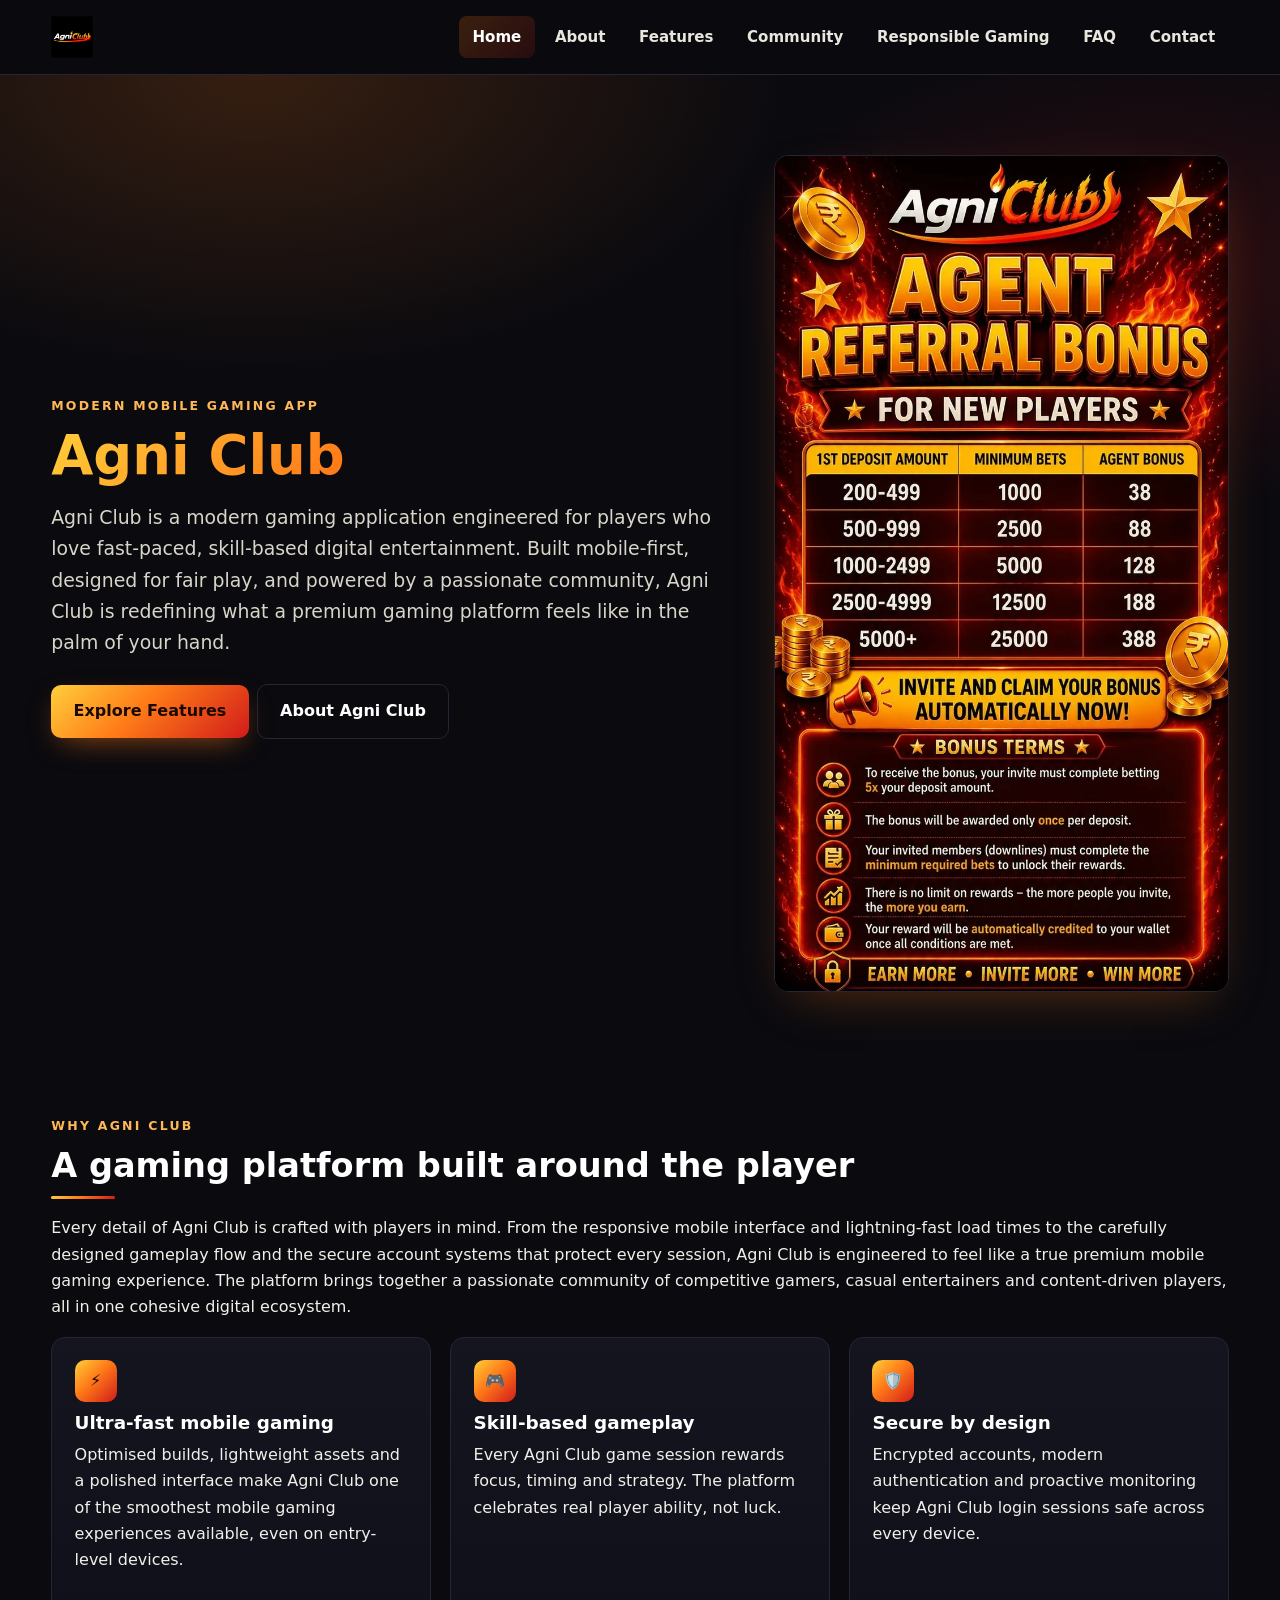
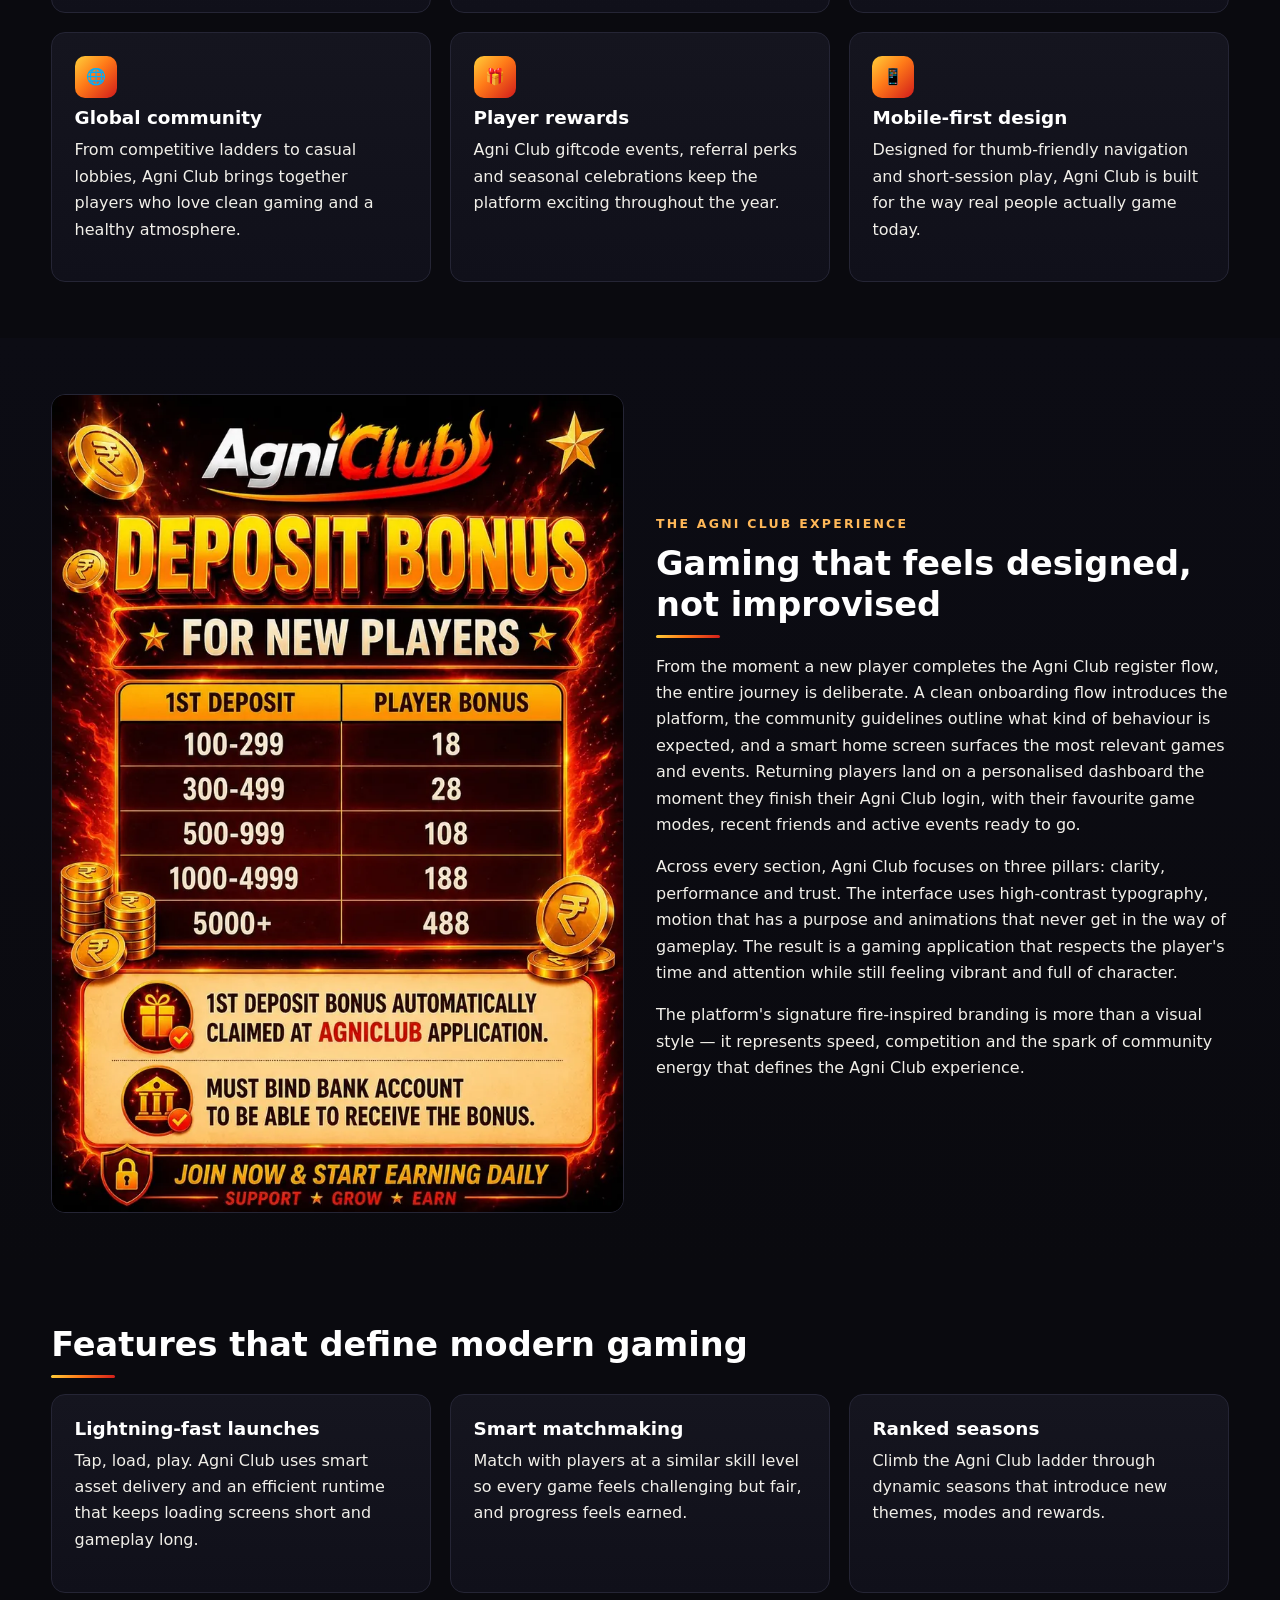
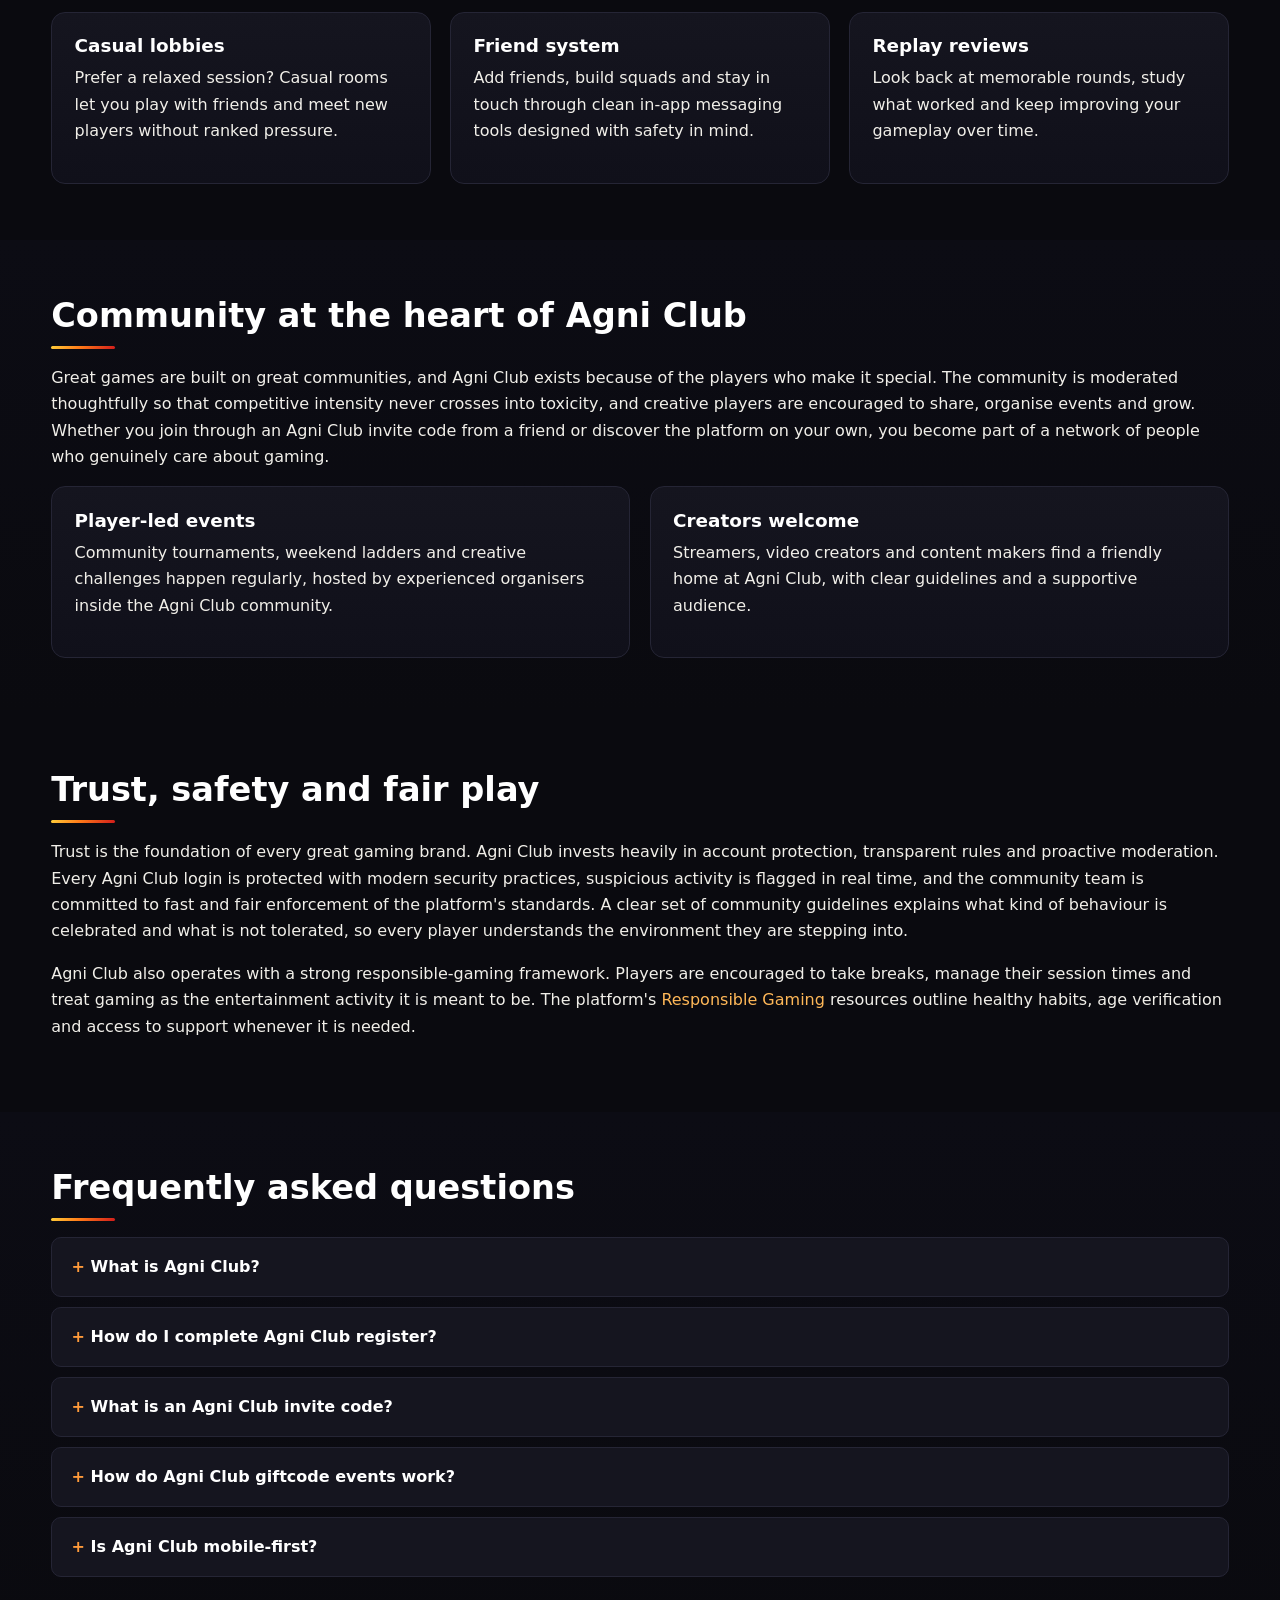
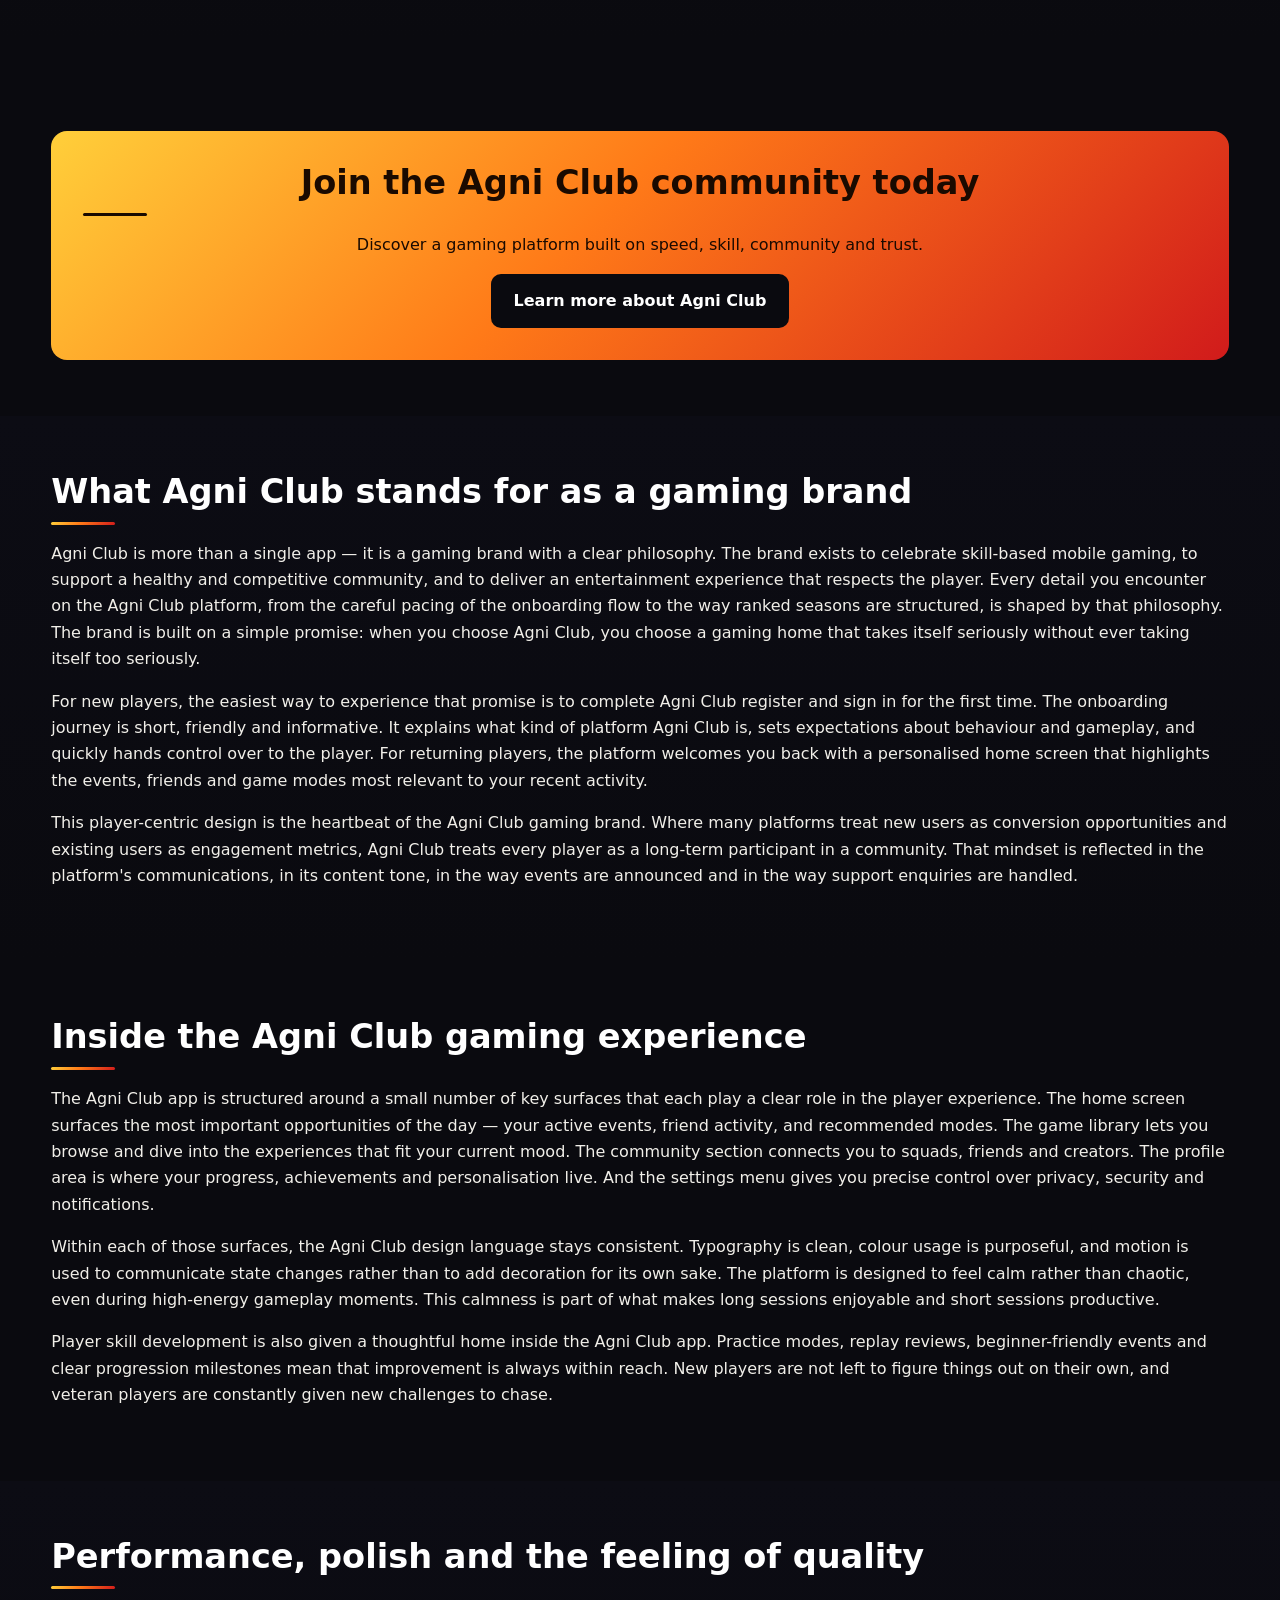
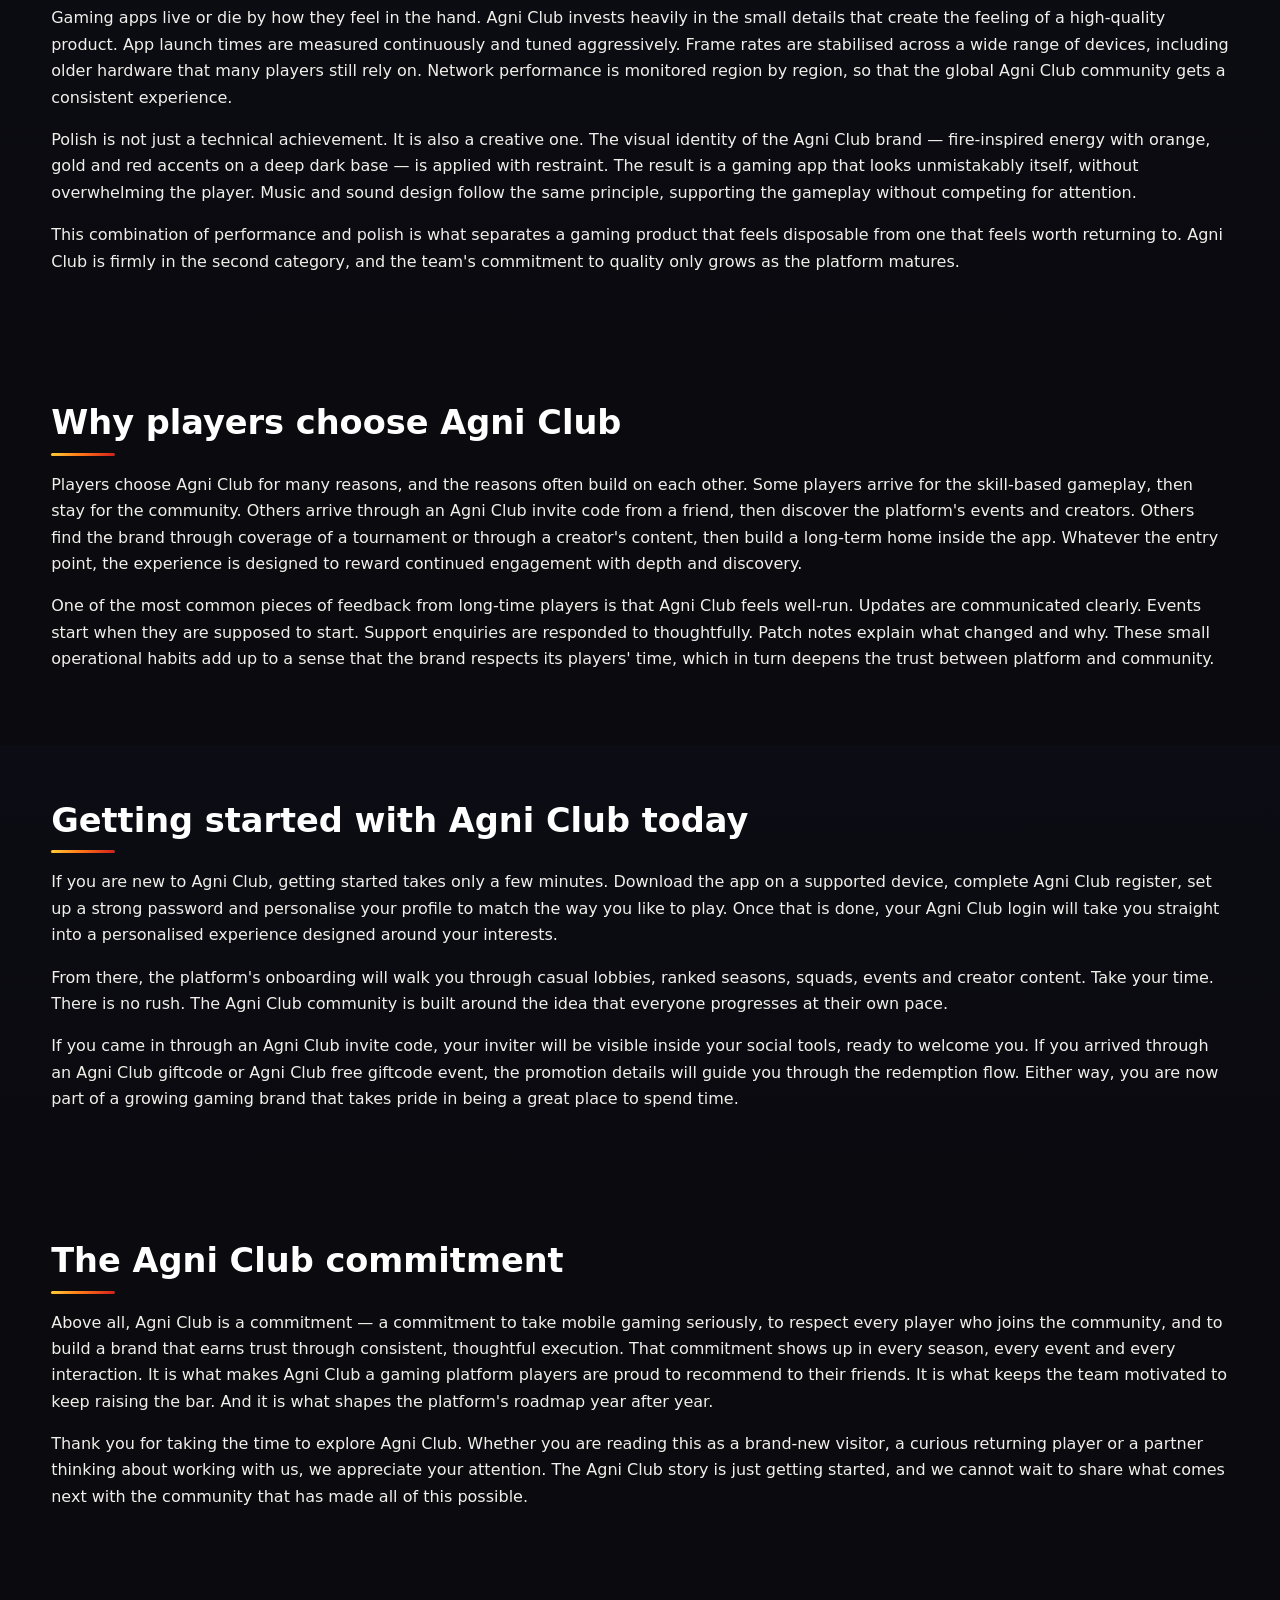
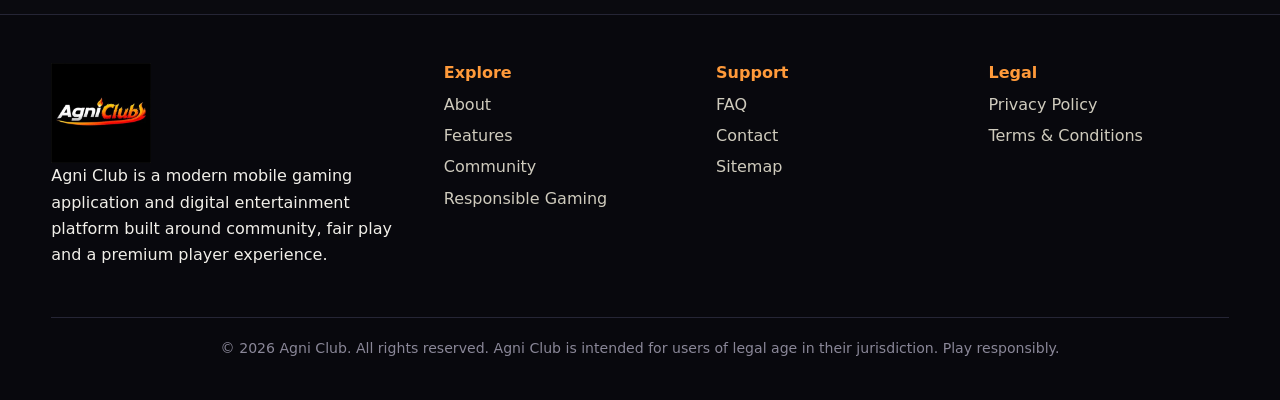
==== commit f7117ba2: "Update index.html" ====
--- a/index.html
+++ b/index.html
@@ -3,7 +3,7 @@
 <head>
 <meta charset="utf-8">
 <meta name="viewport" content="width=device-width,initial-scale=1">
-<title>Agni Club | Premium Mobile Gaming App & Skill-Based Gaming Platform</title>
+<title>Agni Club</title>
 <meta name="description" content="Agni Club is a modern mobile gaming app delivering fast-paced, skill-based digital entertainment with a vibrant community, secure platform and fair play.">
 <meta name="robots" content="index,follow,max-image-preview:large">
 <meta name="author" content="Agni Club">
@@ -47,7 +47,7 @@
   <div class="container hero-grid">
     <div>
       <span class="eyebrow">Modern mobile gaming app</span>
-      <h1>Agni Club — Where Skill-Based Gaming Meets a Vibrant Community</h1>
+      <h1>Agni Club</h1>
       <p class="lead">Agni Club is a modern gaming application engineered for players who love fast-paced, skill-based digital entertainment. Built mobile-first, designed for fair play, and powered by a passionate community, Agni Club is redefining what a premium gaming platform feels like in the palm of your hand.</p>
       <p><a class="btn btn-primary" href="/features.html">Explore Features</a><a class="btn btn-ghost" href="/about.html">About Agni Club</a></p>
     </div>
@@ -228,4 +228,4 @@
 </footer>
 <script src="/js/main.js" defer></script>
 </body>
-</html>+</html>
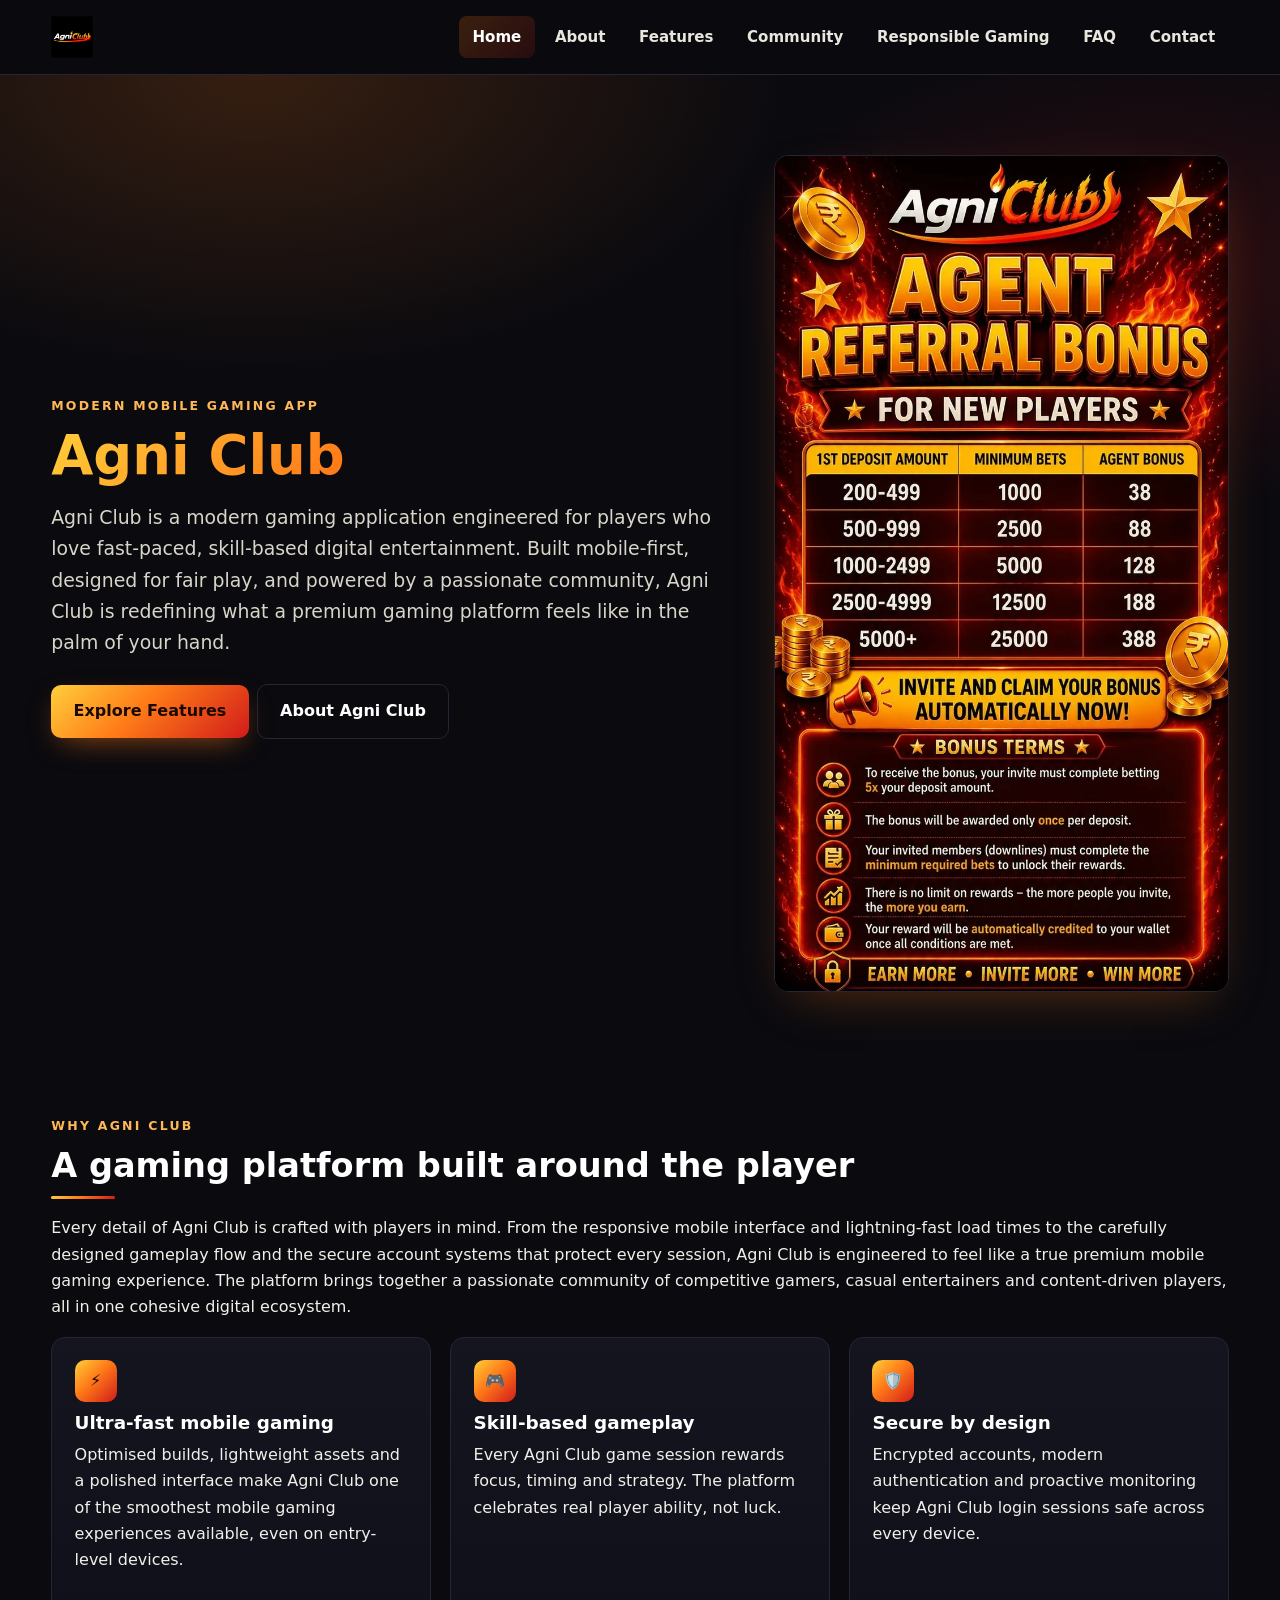
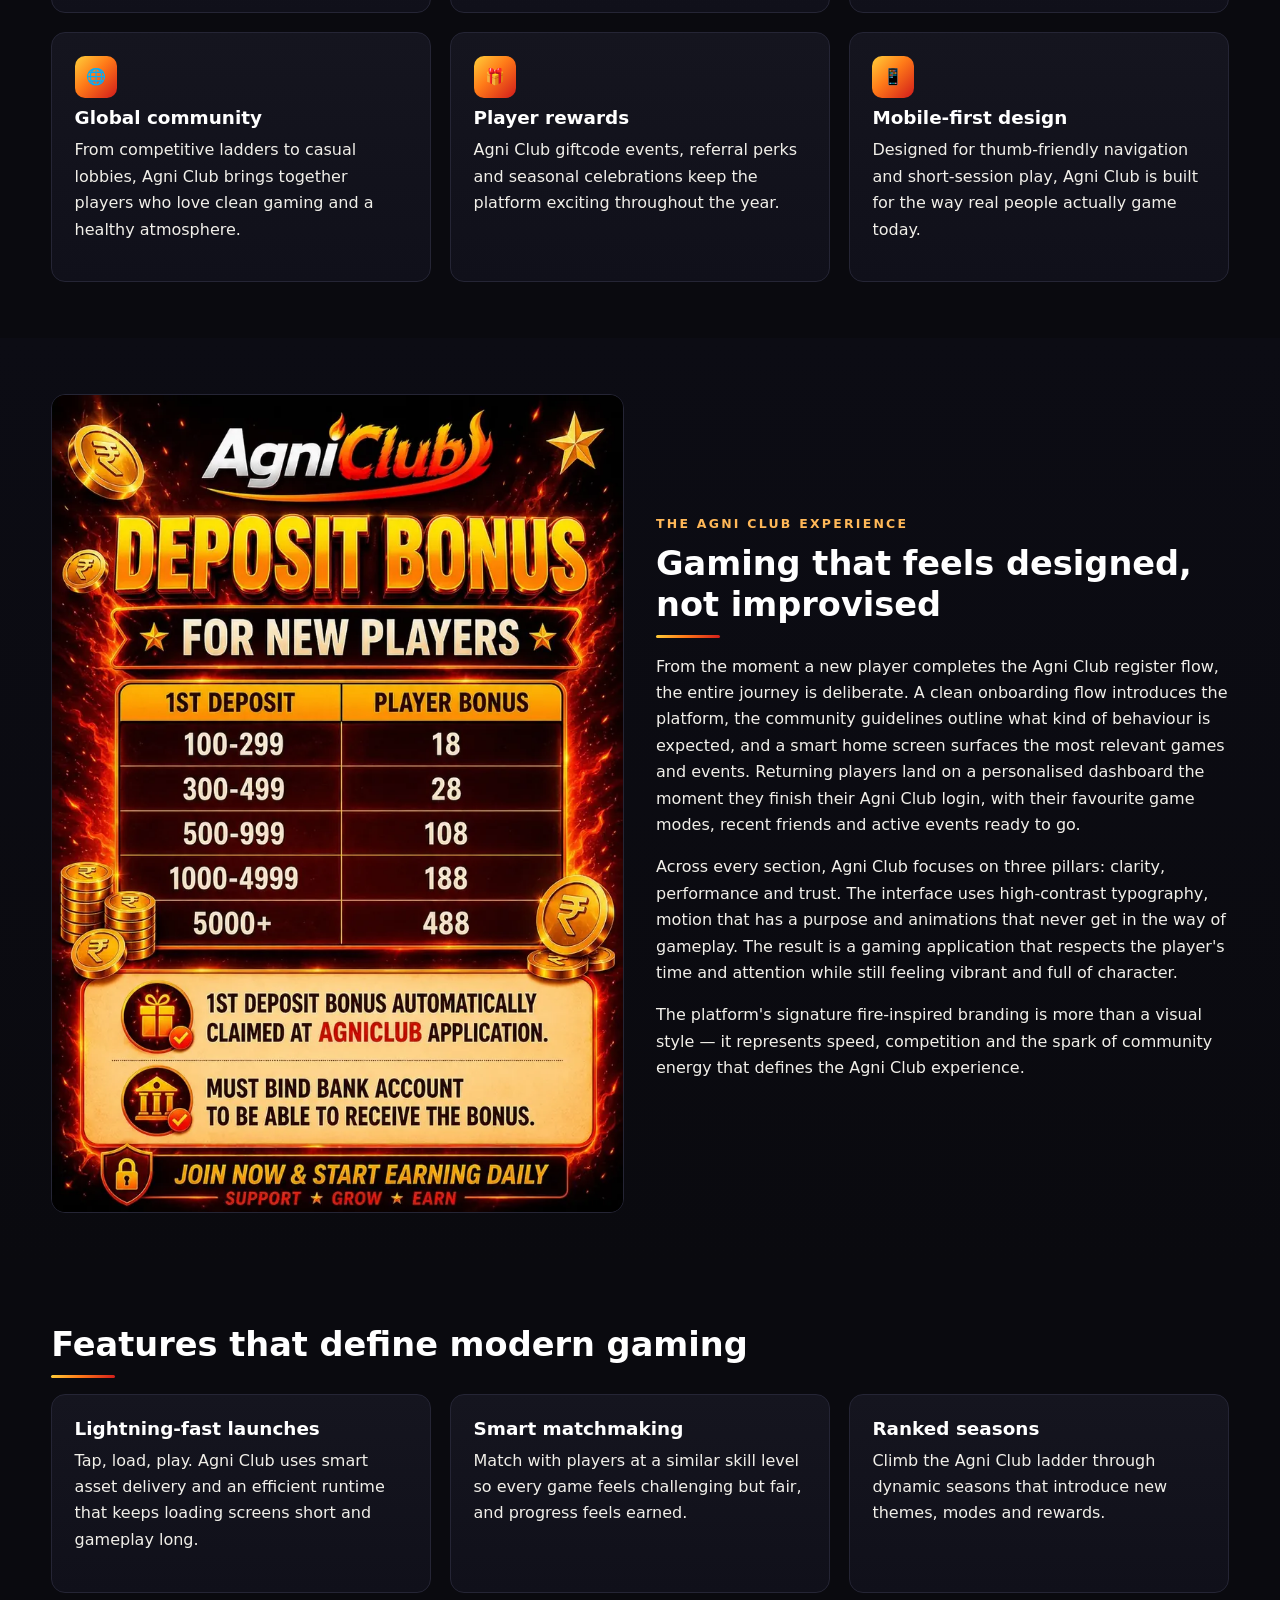
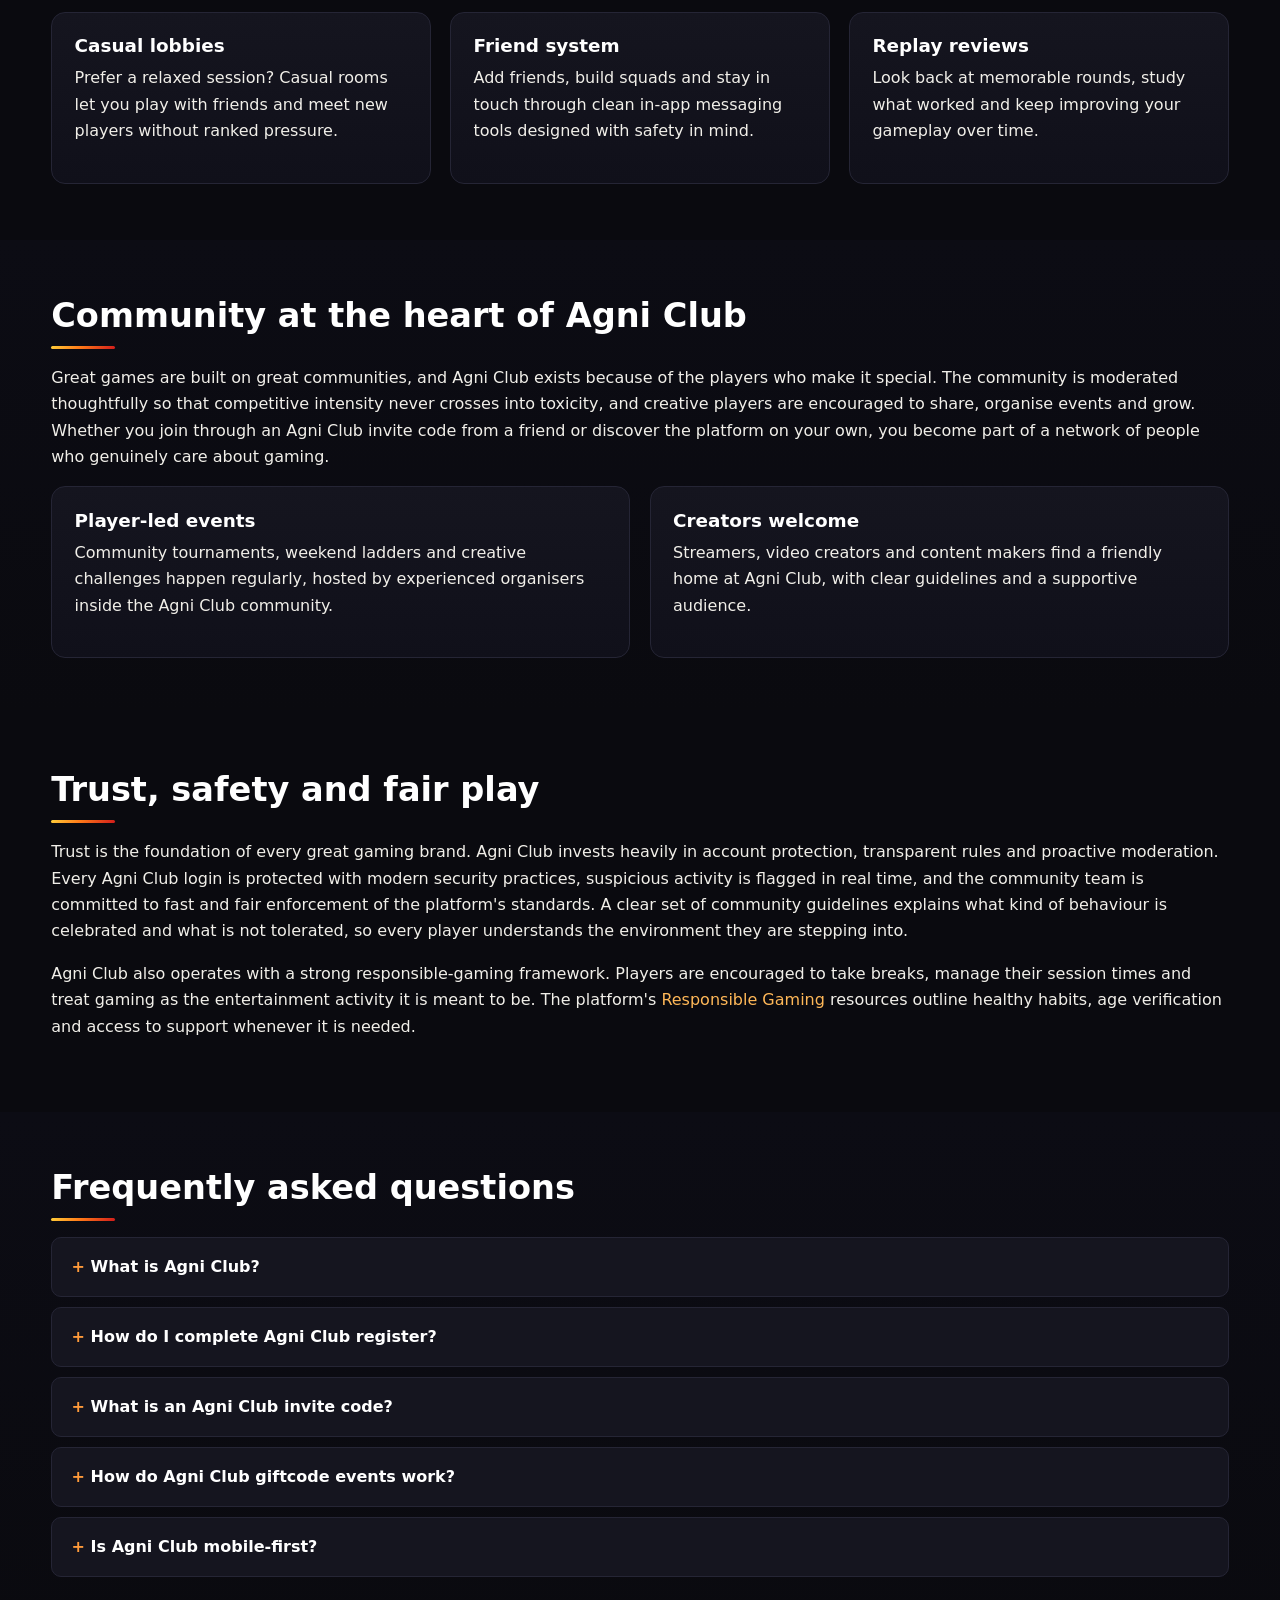
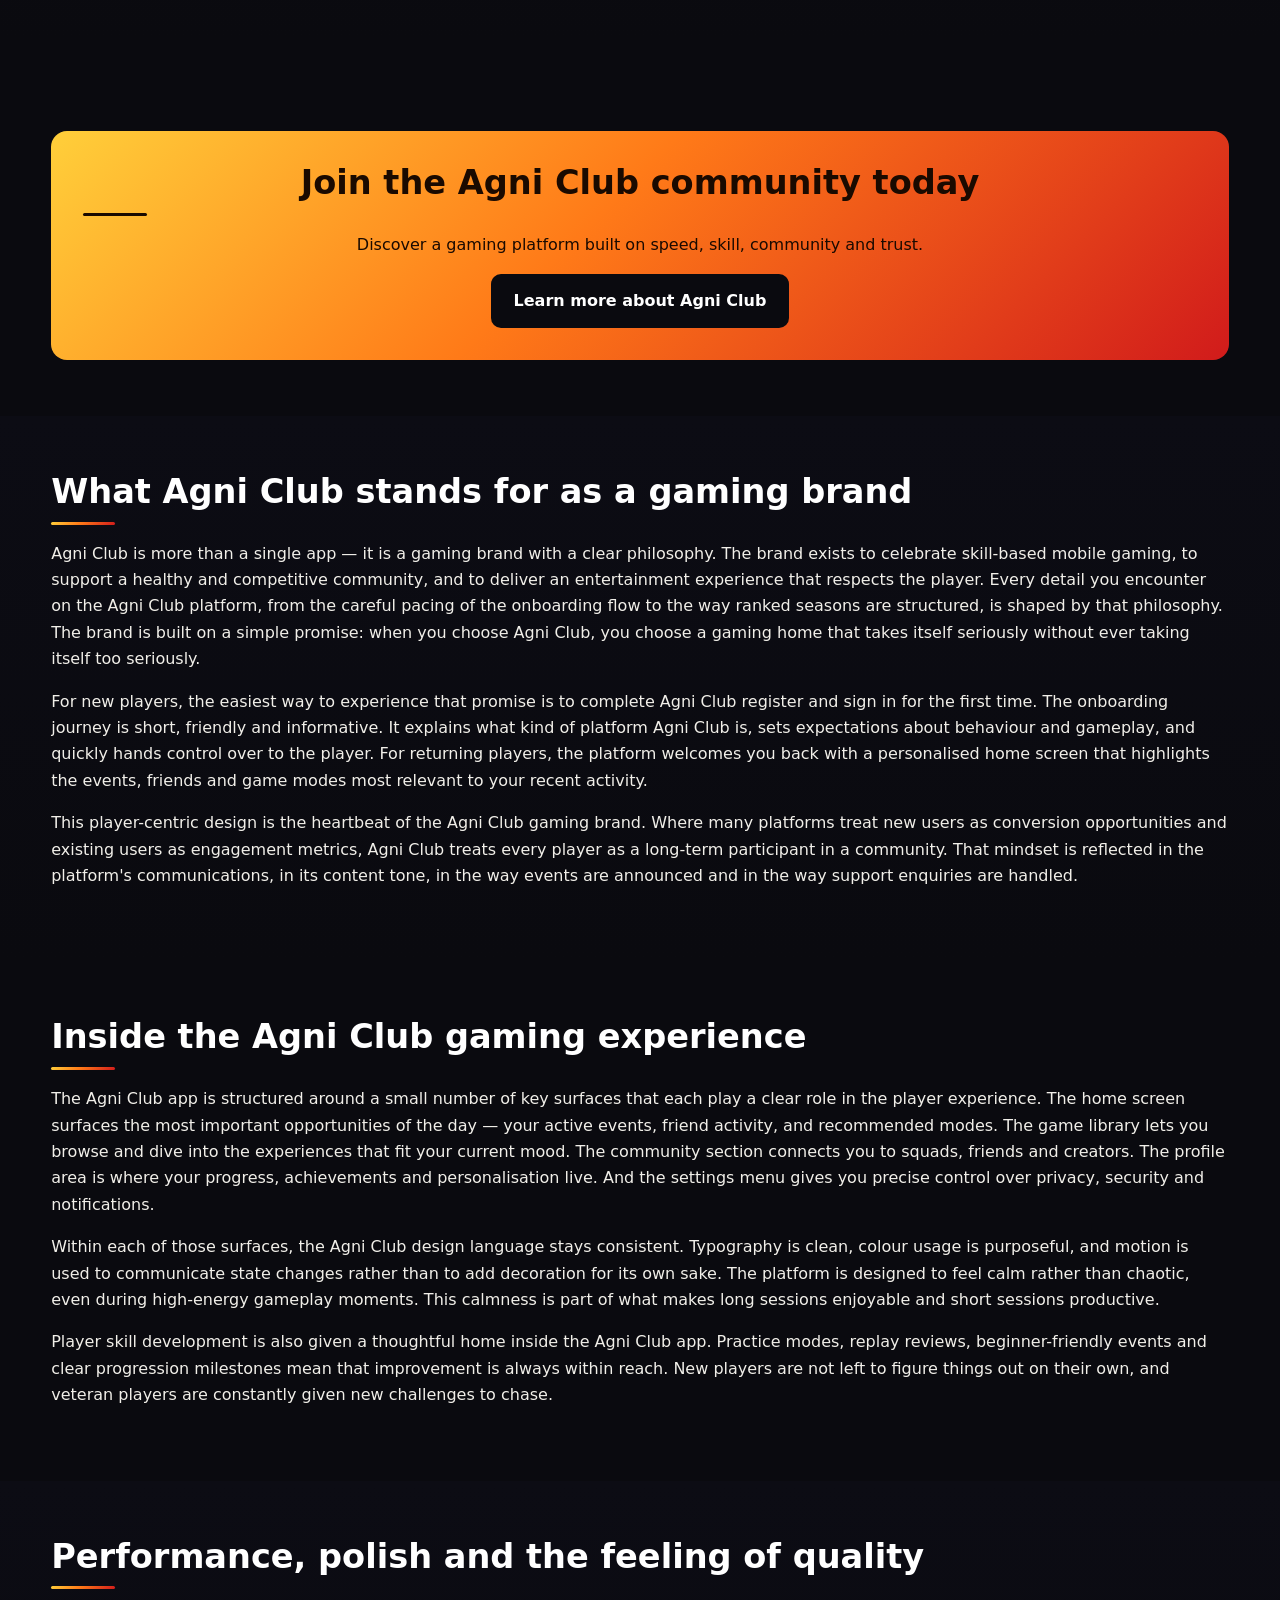
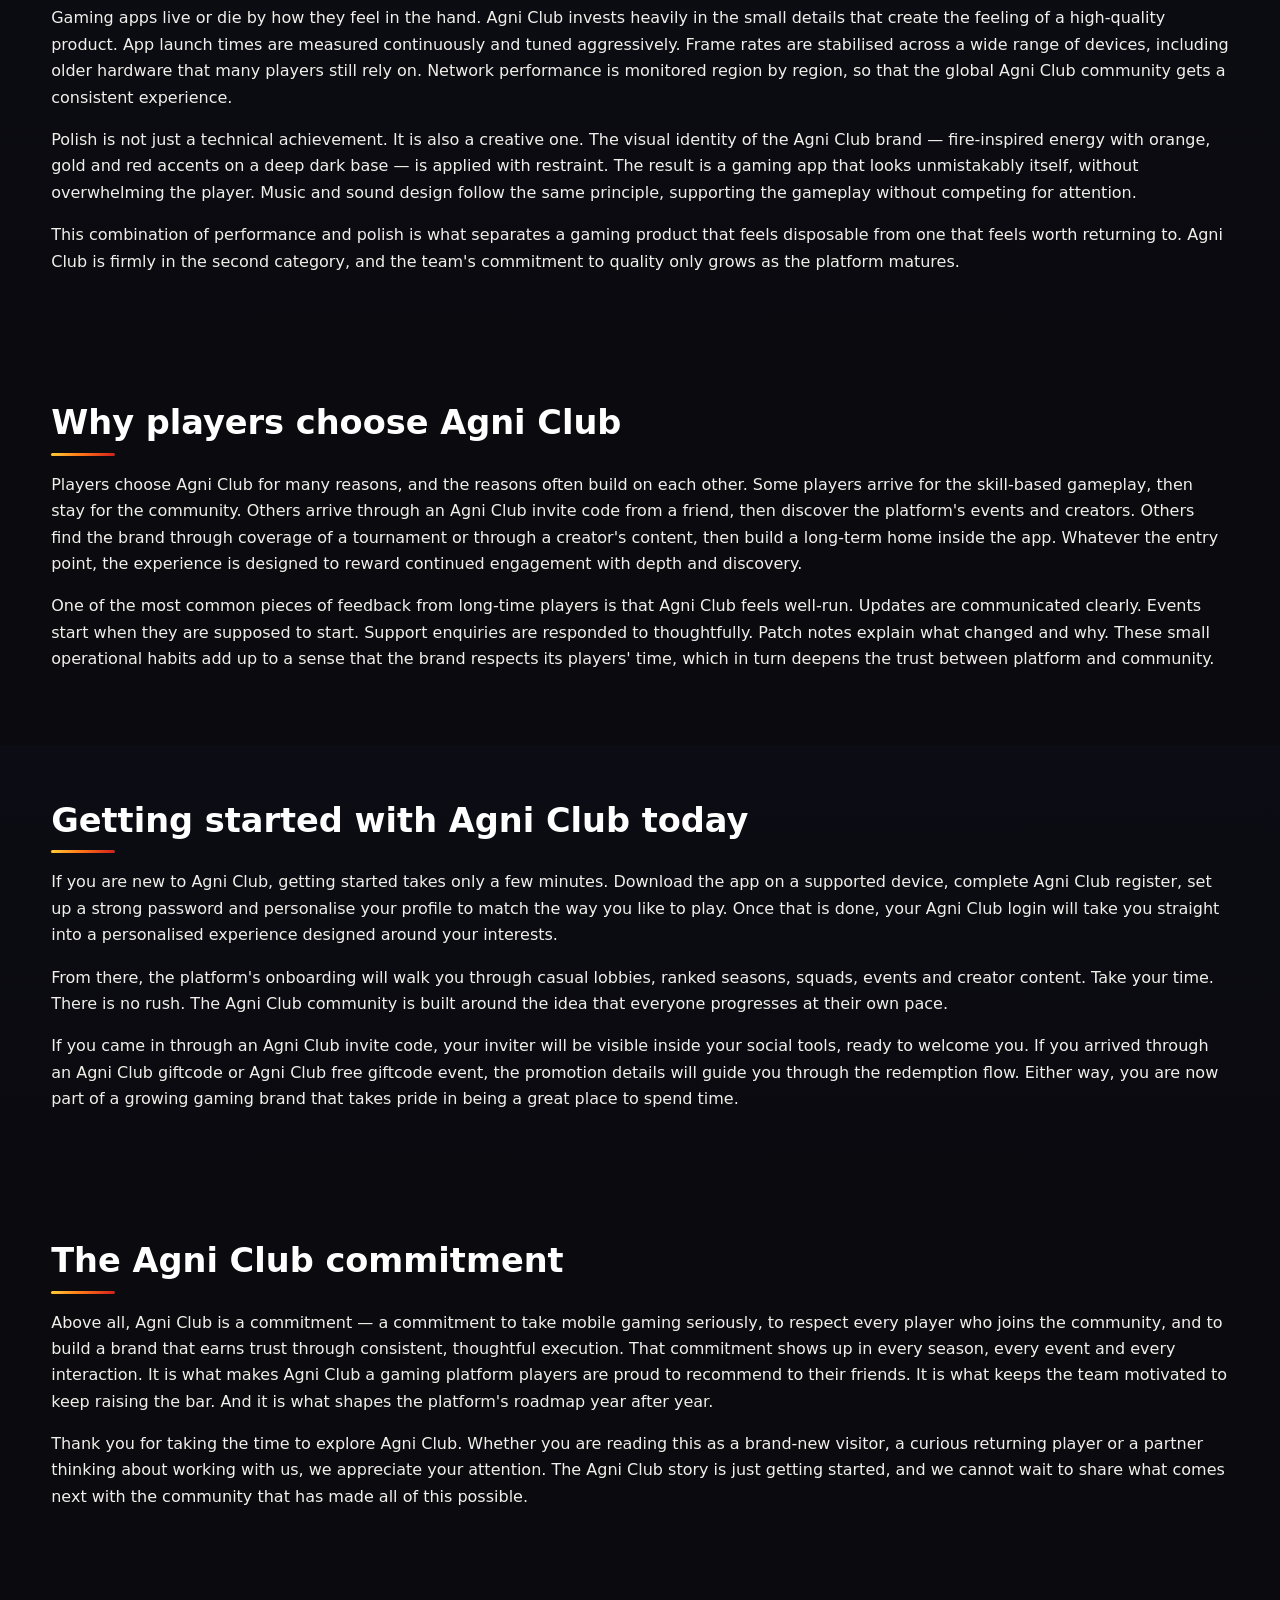
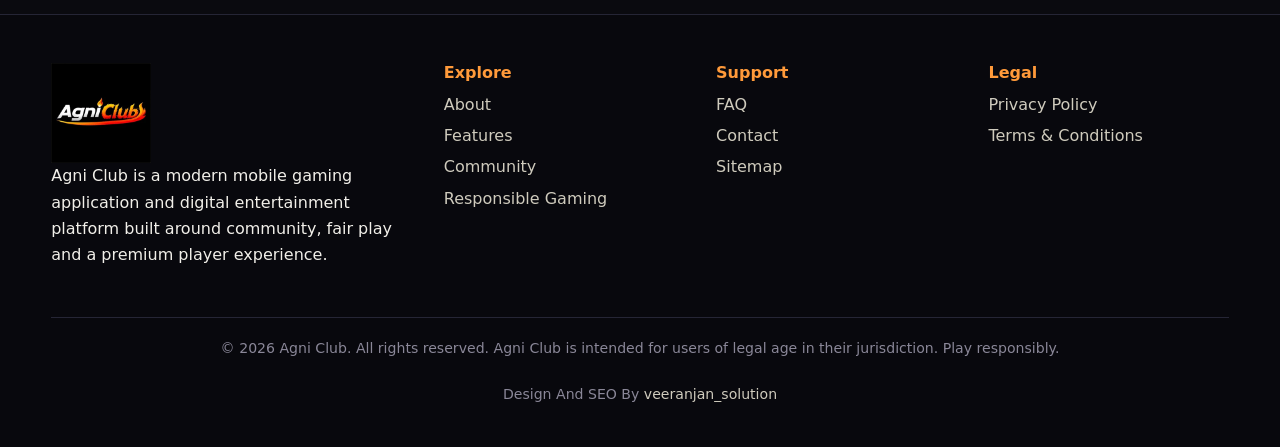
==== commit be898ce9: "Update index.html" ====
--- a/index.html
+++ b/index.html
@@ -222,9 +222,16 @@
       </ul>
     </div>
   </div>
-  <div class="container foot-bottom">
-    <p>© <span id="yr"></span> Agni Club. All rights reserved. Agni Club is intended for users of legal age in their jurisdiction. Play responsibly.</p>
-  </div>
+ <div class="container foot-bottom">
+  <p>
+    © <span id="yr"></span> Agni Club. All rights reserved. Agni Club is intended for users of legal age in their jurisdiction. Play responsibly.
+    <br><br>
+    Design And SEO By
+    <a href="https://t.me/veeranjan_solution1" target="_blank" rel="noopener">
+      veeranjan_solution
+    </a>
+  </p>
+</div>
 </footer>
 <script src="/js/main.js" defer></script>
 </body>
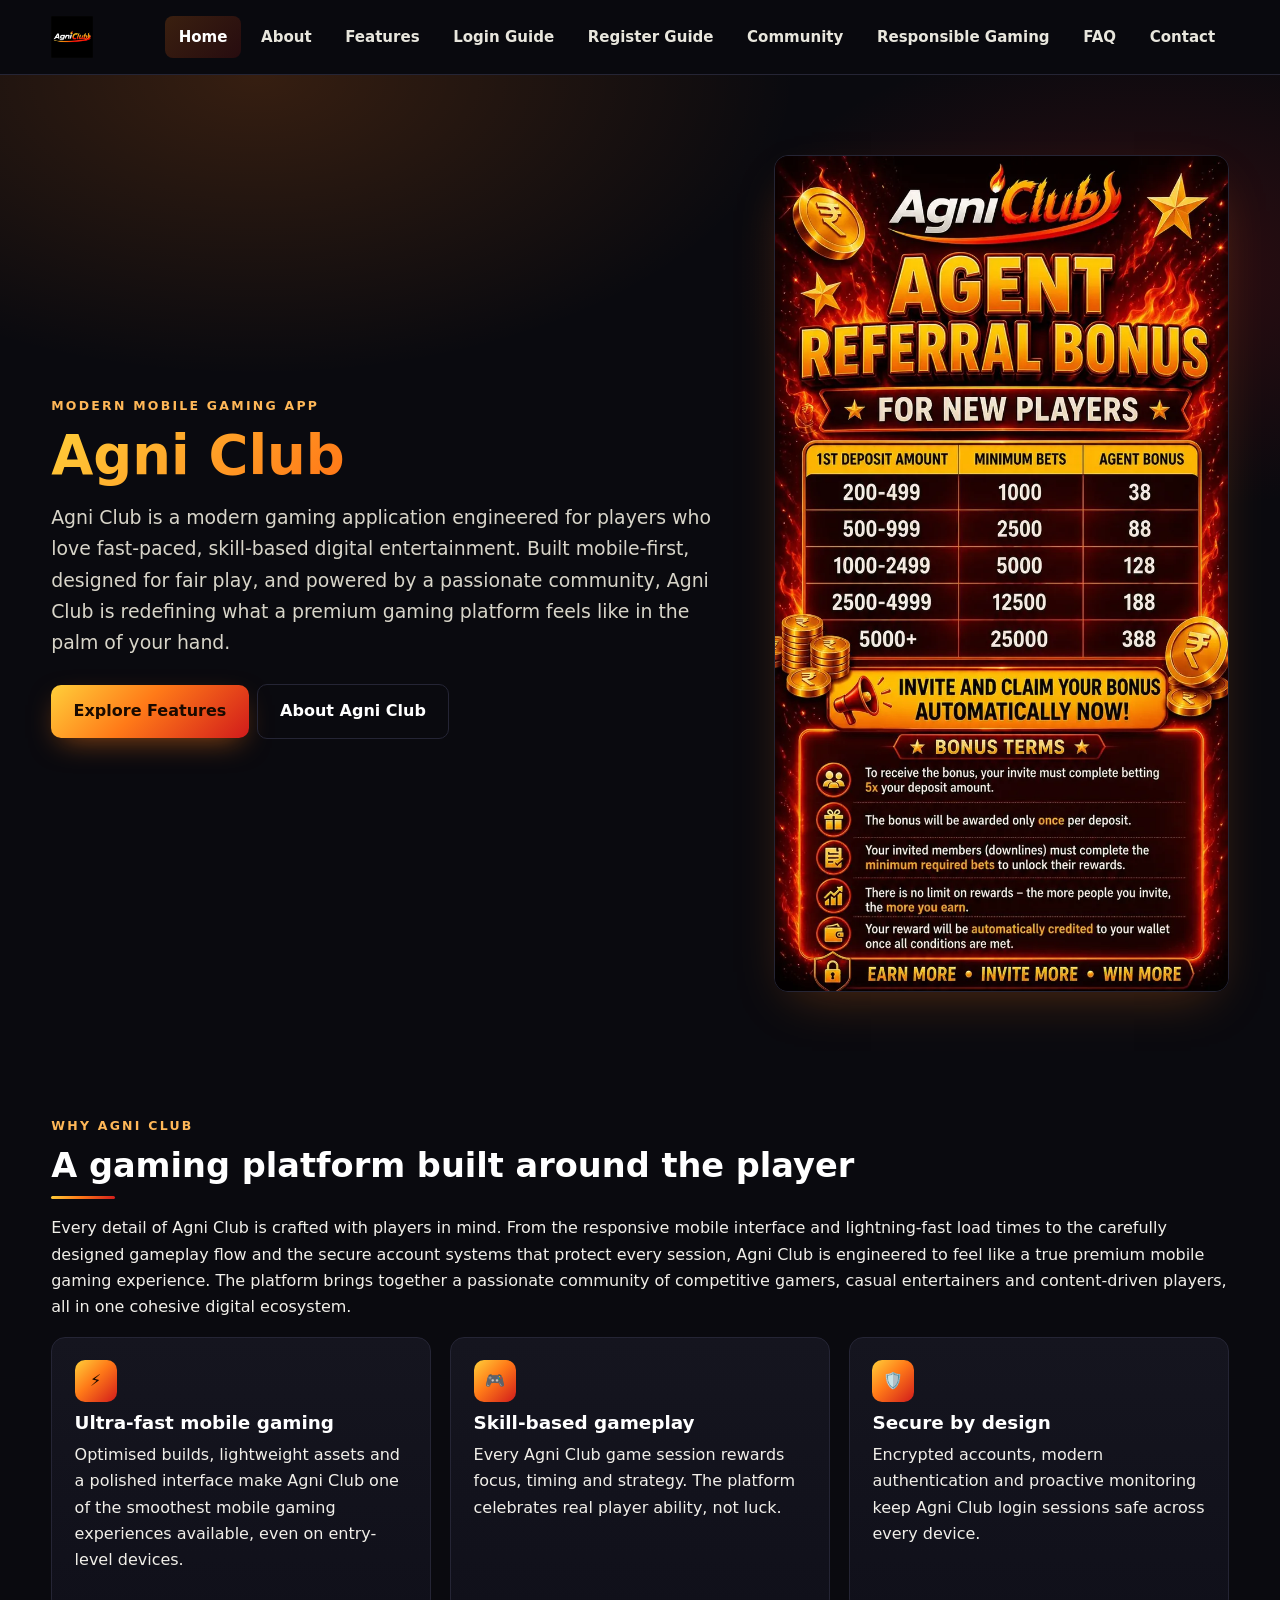
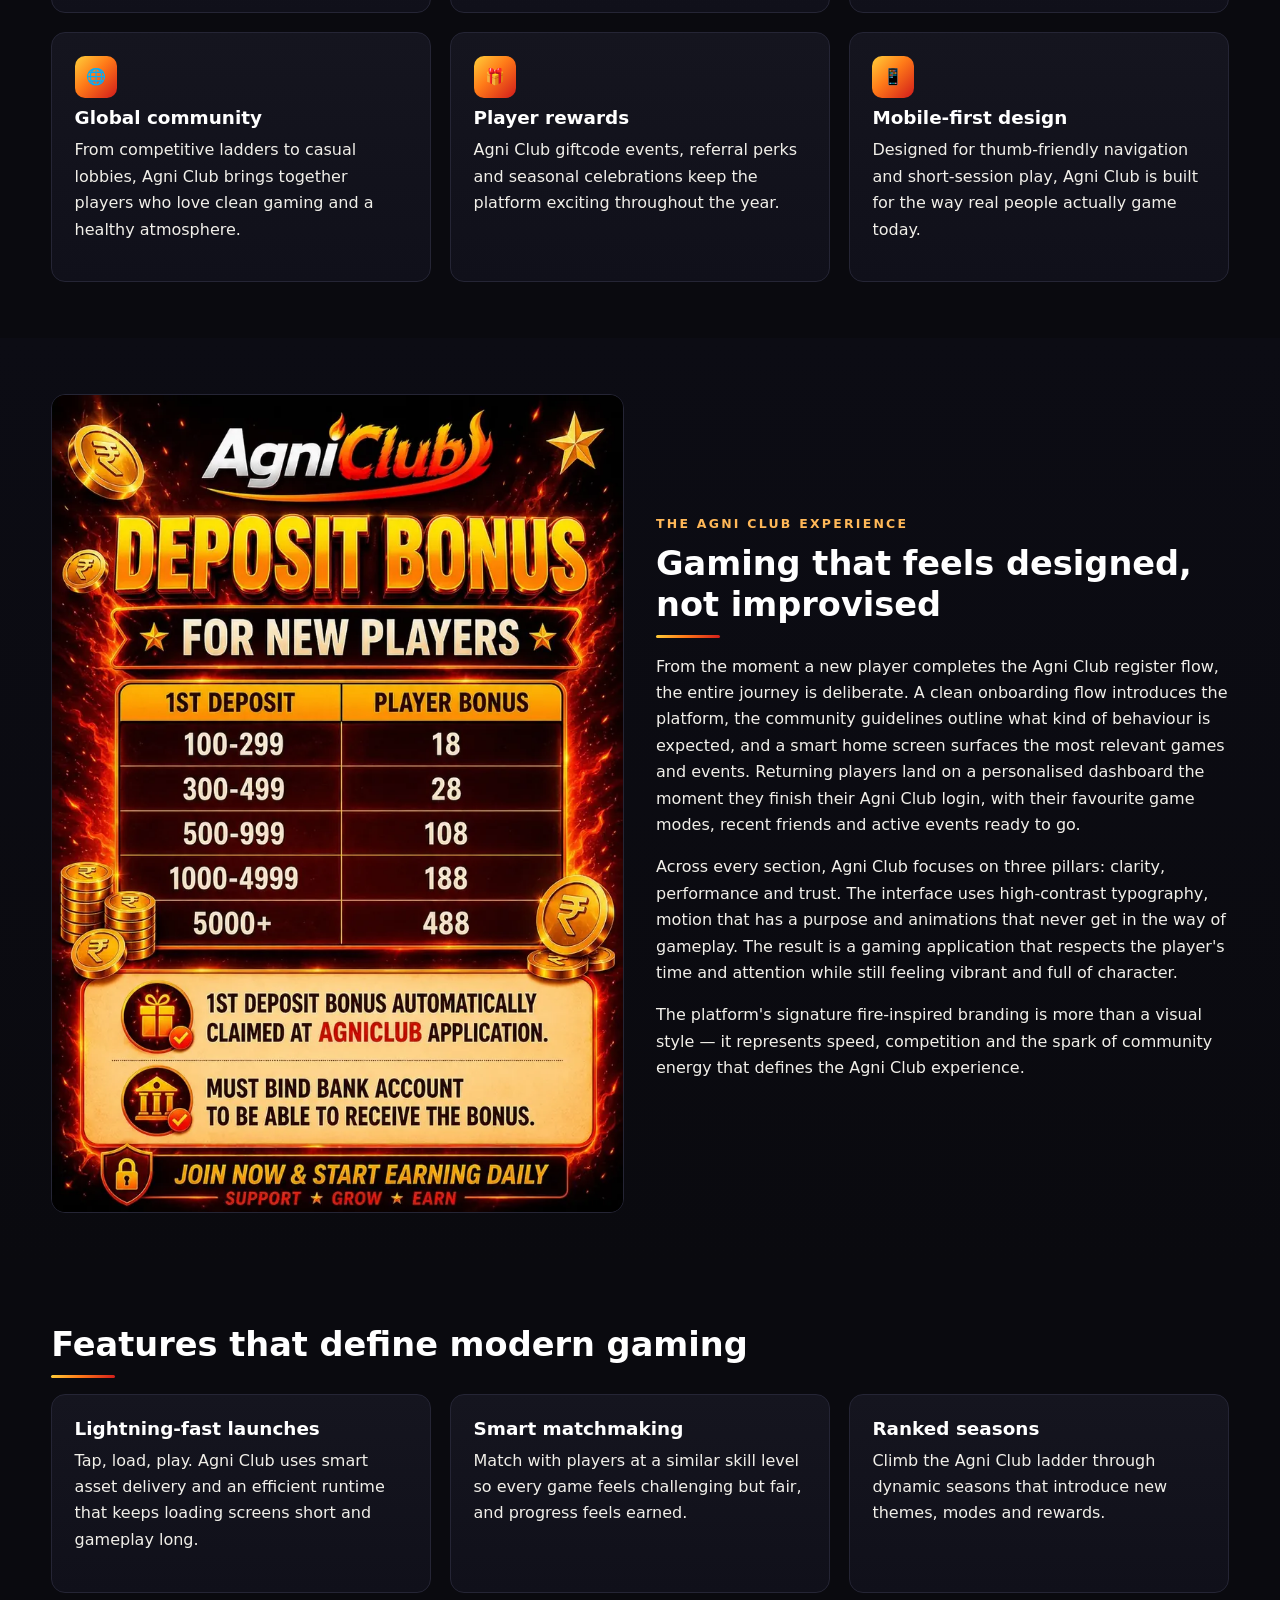
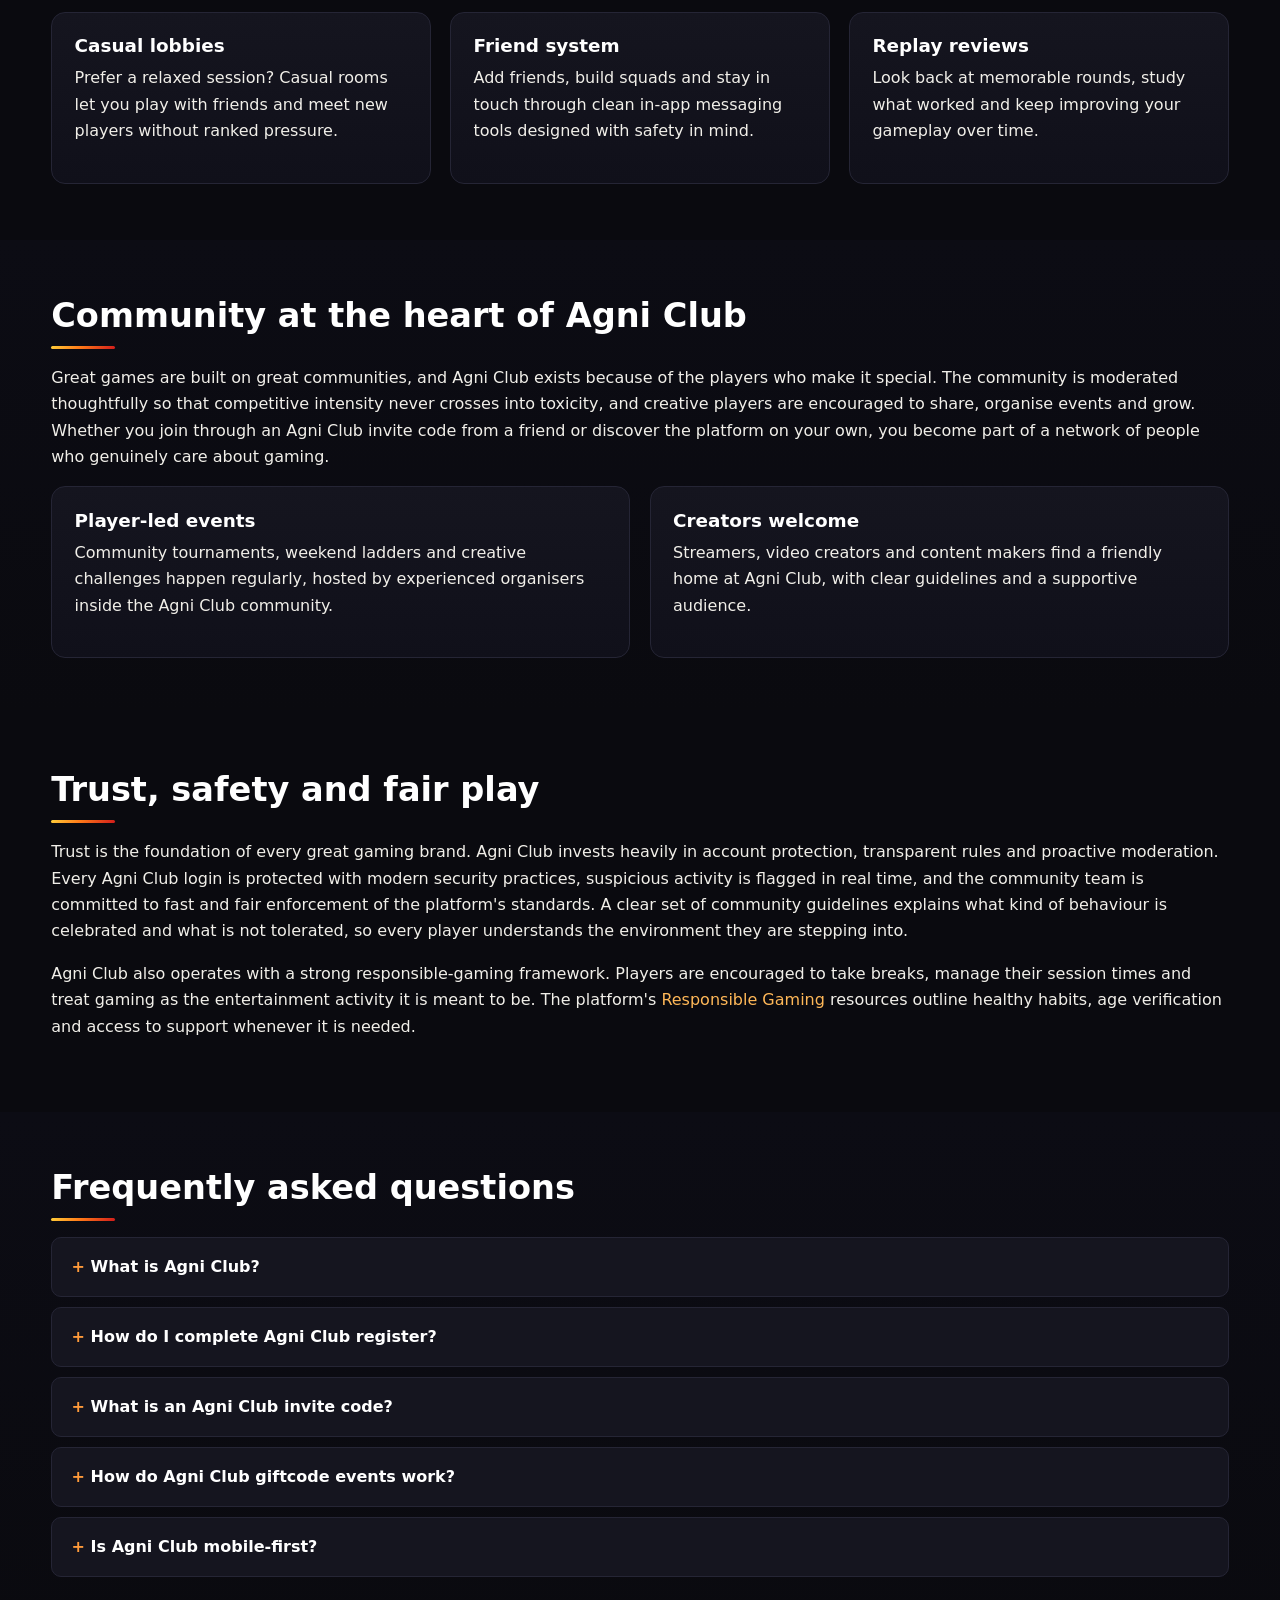
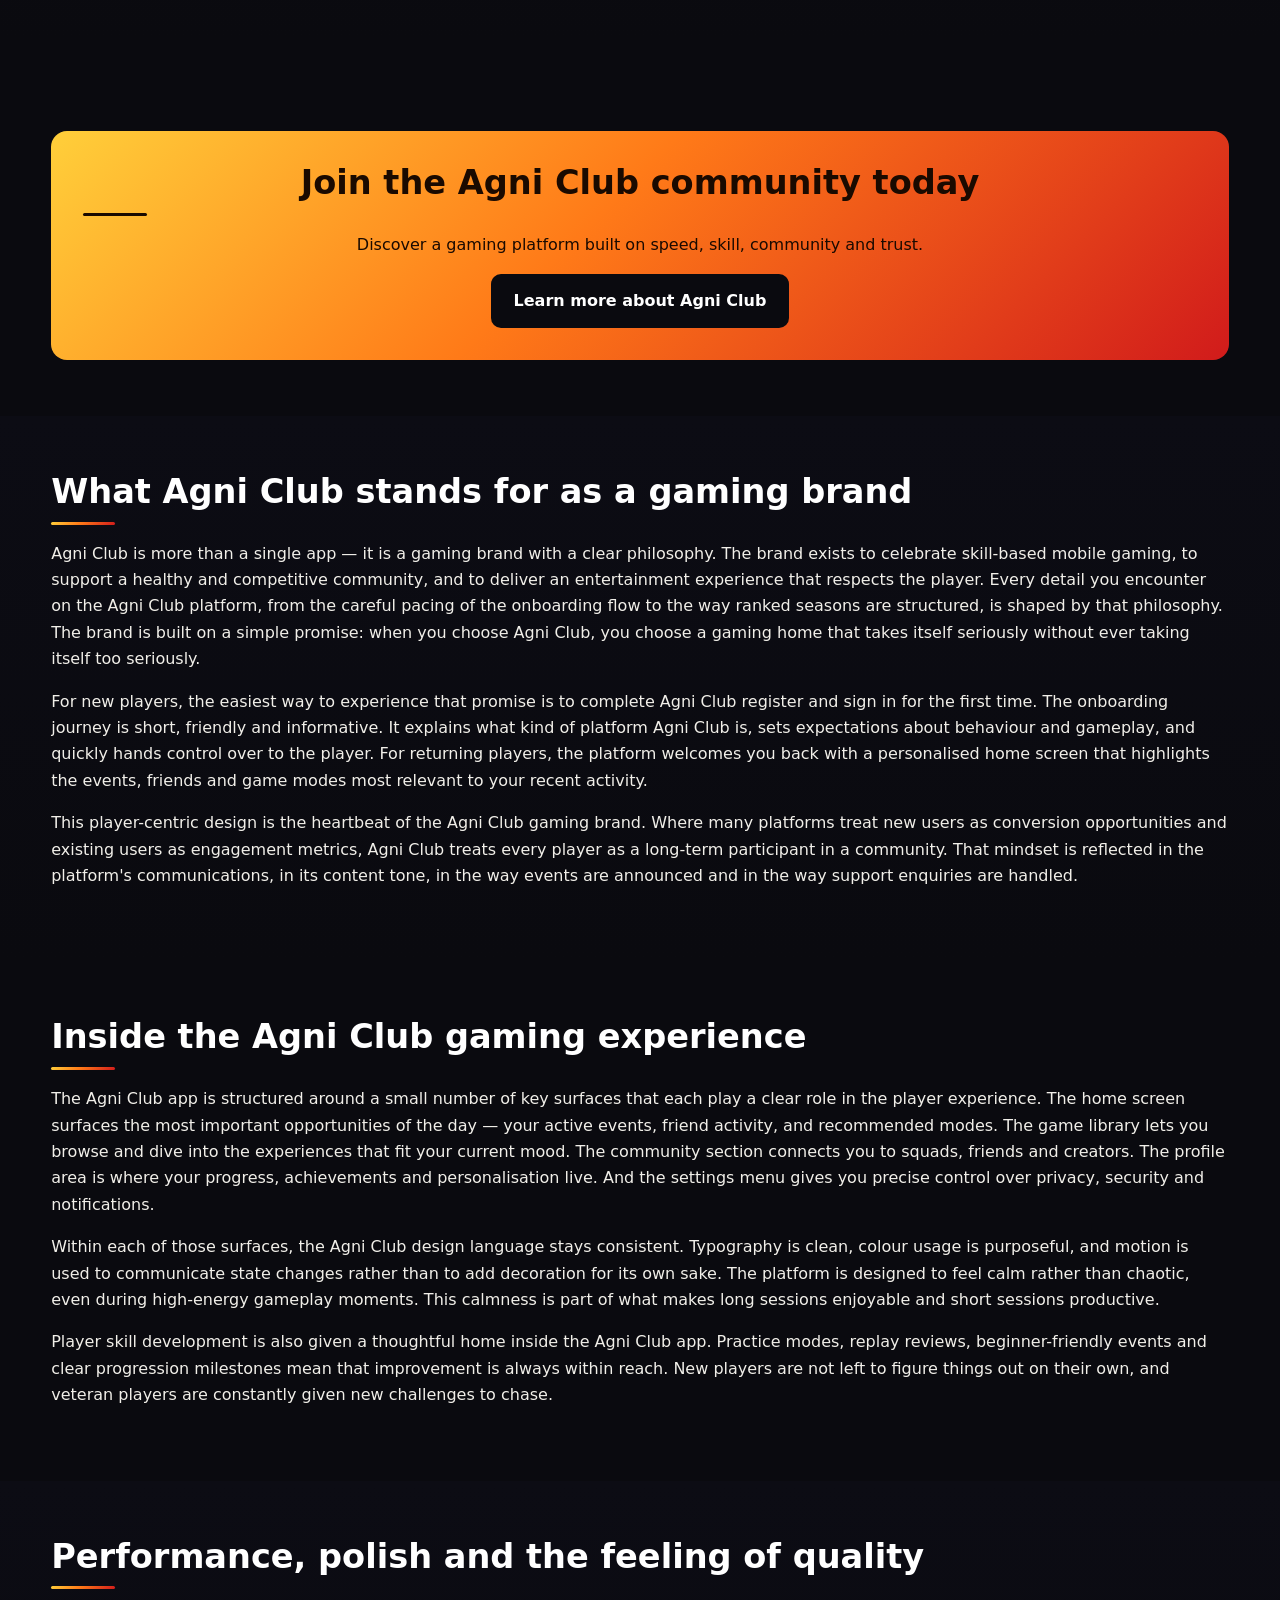
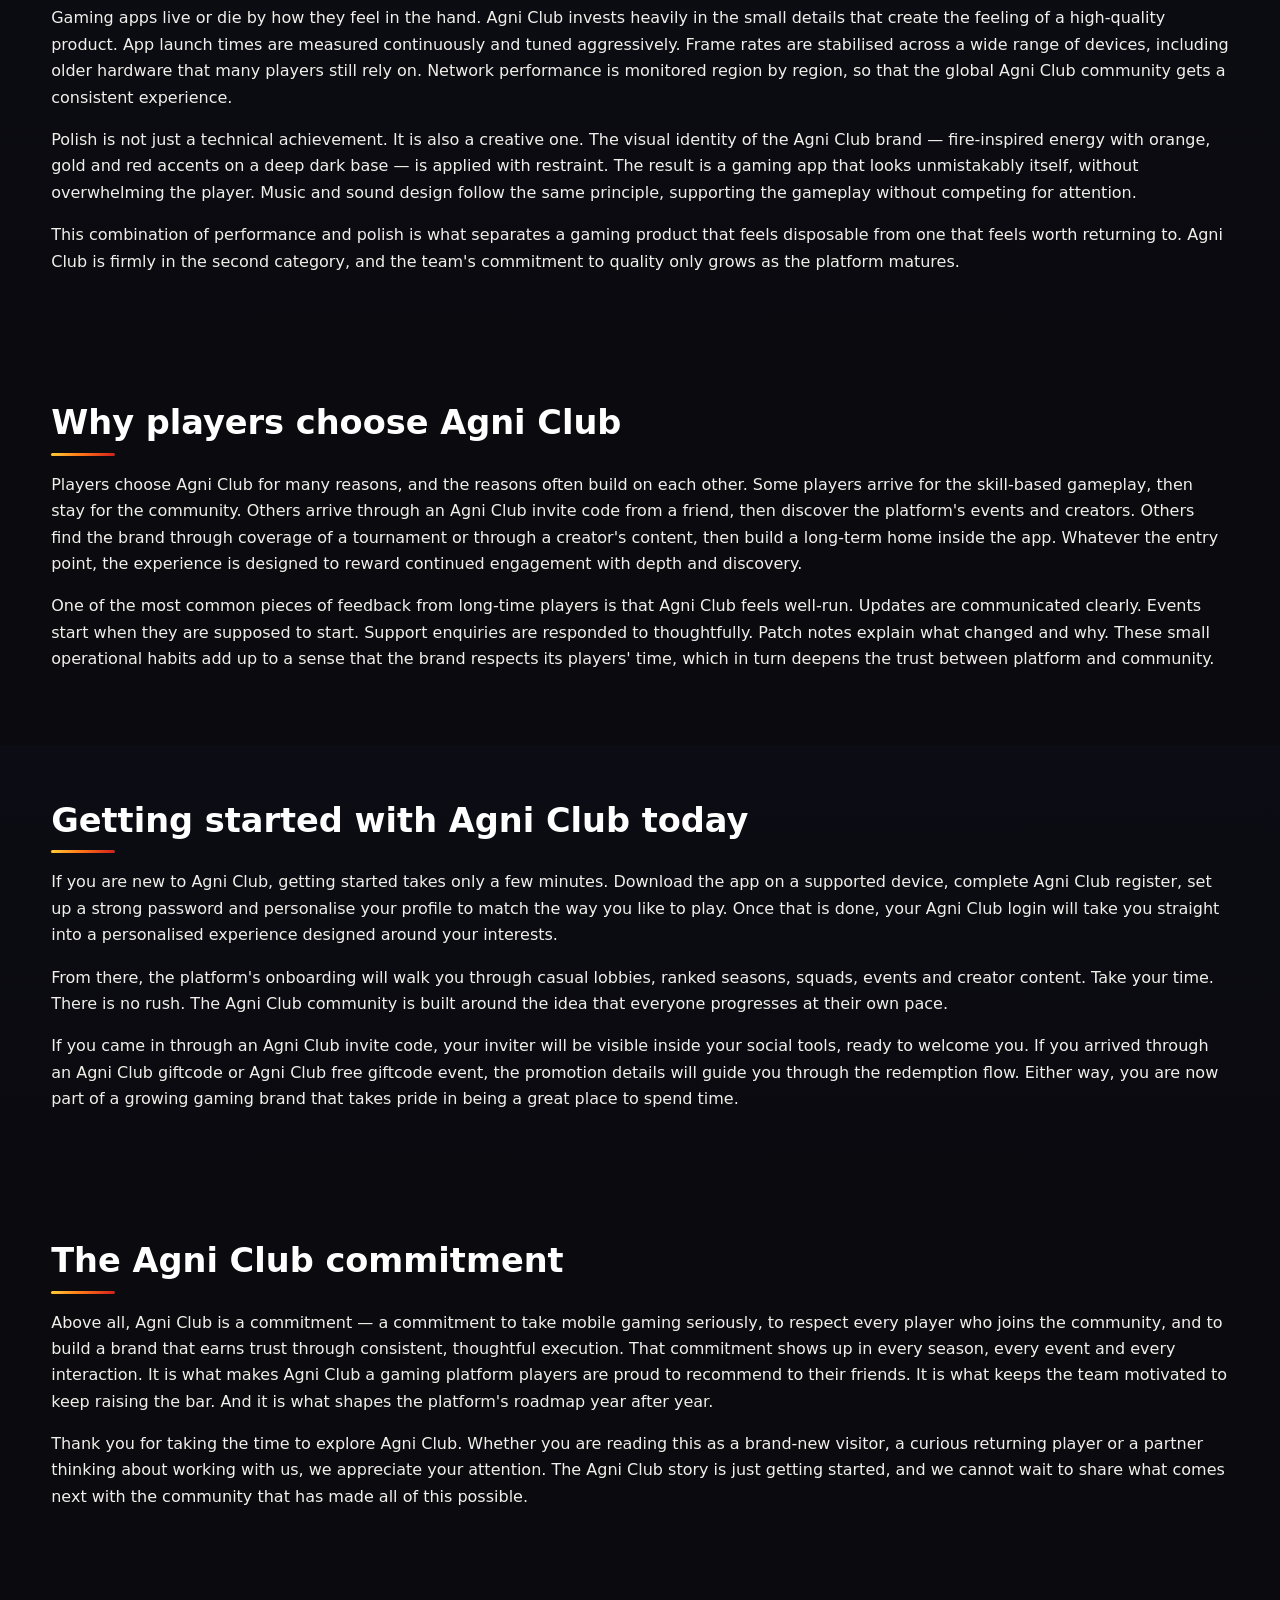
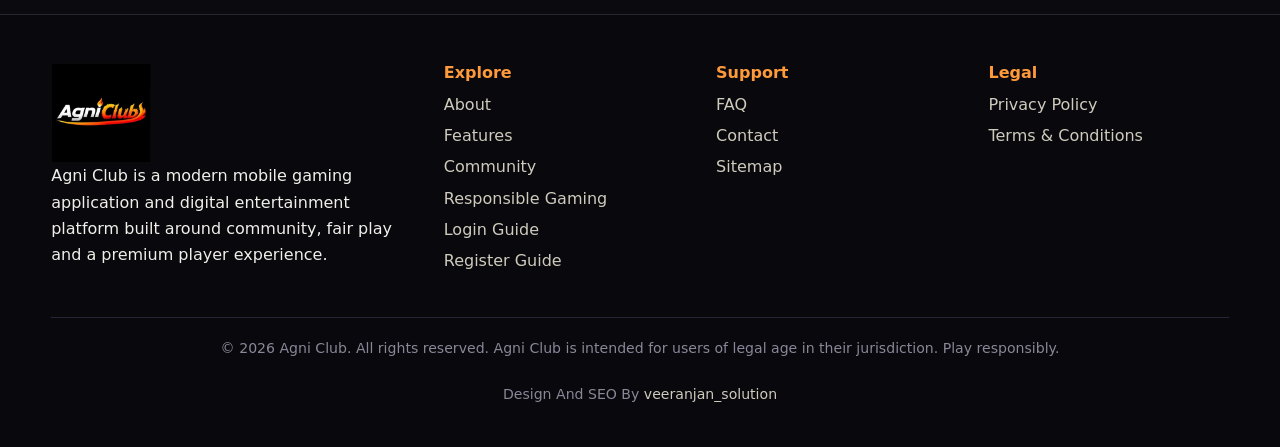
==== commit 06eb063c: "Update index.html" ====
--- a/index.html
+++ b/index.html
@@ -36,7 +36,7 @@
     <button class="nav-toggle" aria-label="Open menu" aria-expanded="false" id="navBtn">☰</button>
     <nav class="primary-nav" id="primaryNav" aria-label="Primary">
       <ul>
-<li><a href="/index.html" aria-current="page">Home</a></li><li><a href="/about.html">About</a></li><li><a href="/features.html">Features</a></li><li><a href="/community.html">Community</a></li><li><a href="/responsible-gaming.html">Responsible Gaming</a></li><li><a href="/faq.html">FAQ</a></li><li><a href="/contact.html">Contact</a></li>
+<li><a href="/index.html" aria-current="page">Home</a></li><li><a href="/about.html">About</a></li><li><a href="/features.html">Features</a></li><li><a href="/login.html">Login Guide</a><li><a href="/register.html">Register Guide</a><li><a href="/community.html">Community</a></li><li><a href="/responsible-gaming.html">Responsible Gaming</a></li><li><a href="/faq.html">FAQ</a></li><li><a href="/contact.html">Contact</a></li>
       </ul>
     </nav>
   </div>
@@ -204,6 +204,8 @@
         <li><a href="/features.html">Features</a></li>
         <li><a href="/community.html">Community</a></li>
         <li><a href="/responsible-gaming.html">Responsible Gaming</a></li>
+        <li><a href="/login.html">Login Guide</a></li>
+        <li><a href="/Register.html">Register Guide</a></li>
       </ul>
     </div>
     <div>
@@ -227,7 +229,7 @@
     © <span id="yr"></span> Agni Club. All rights reserved. Agni Club is intended for users of legal age in their jurisdiction. Play responsibly.
     <br><br>
     Design And SEO By
-    <a href="https://t.me/veeranjan_solution1" target="_blank" rel="noopener">
+    <a href="https://t.me/veeranjan_solutions1" target="_blank" rel="noopener">
       veeranjan_solution
     </a>
   </p>
